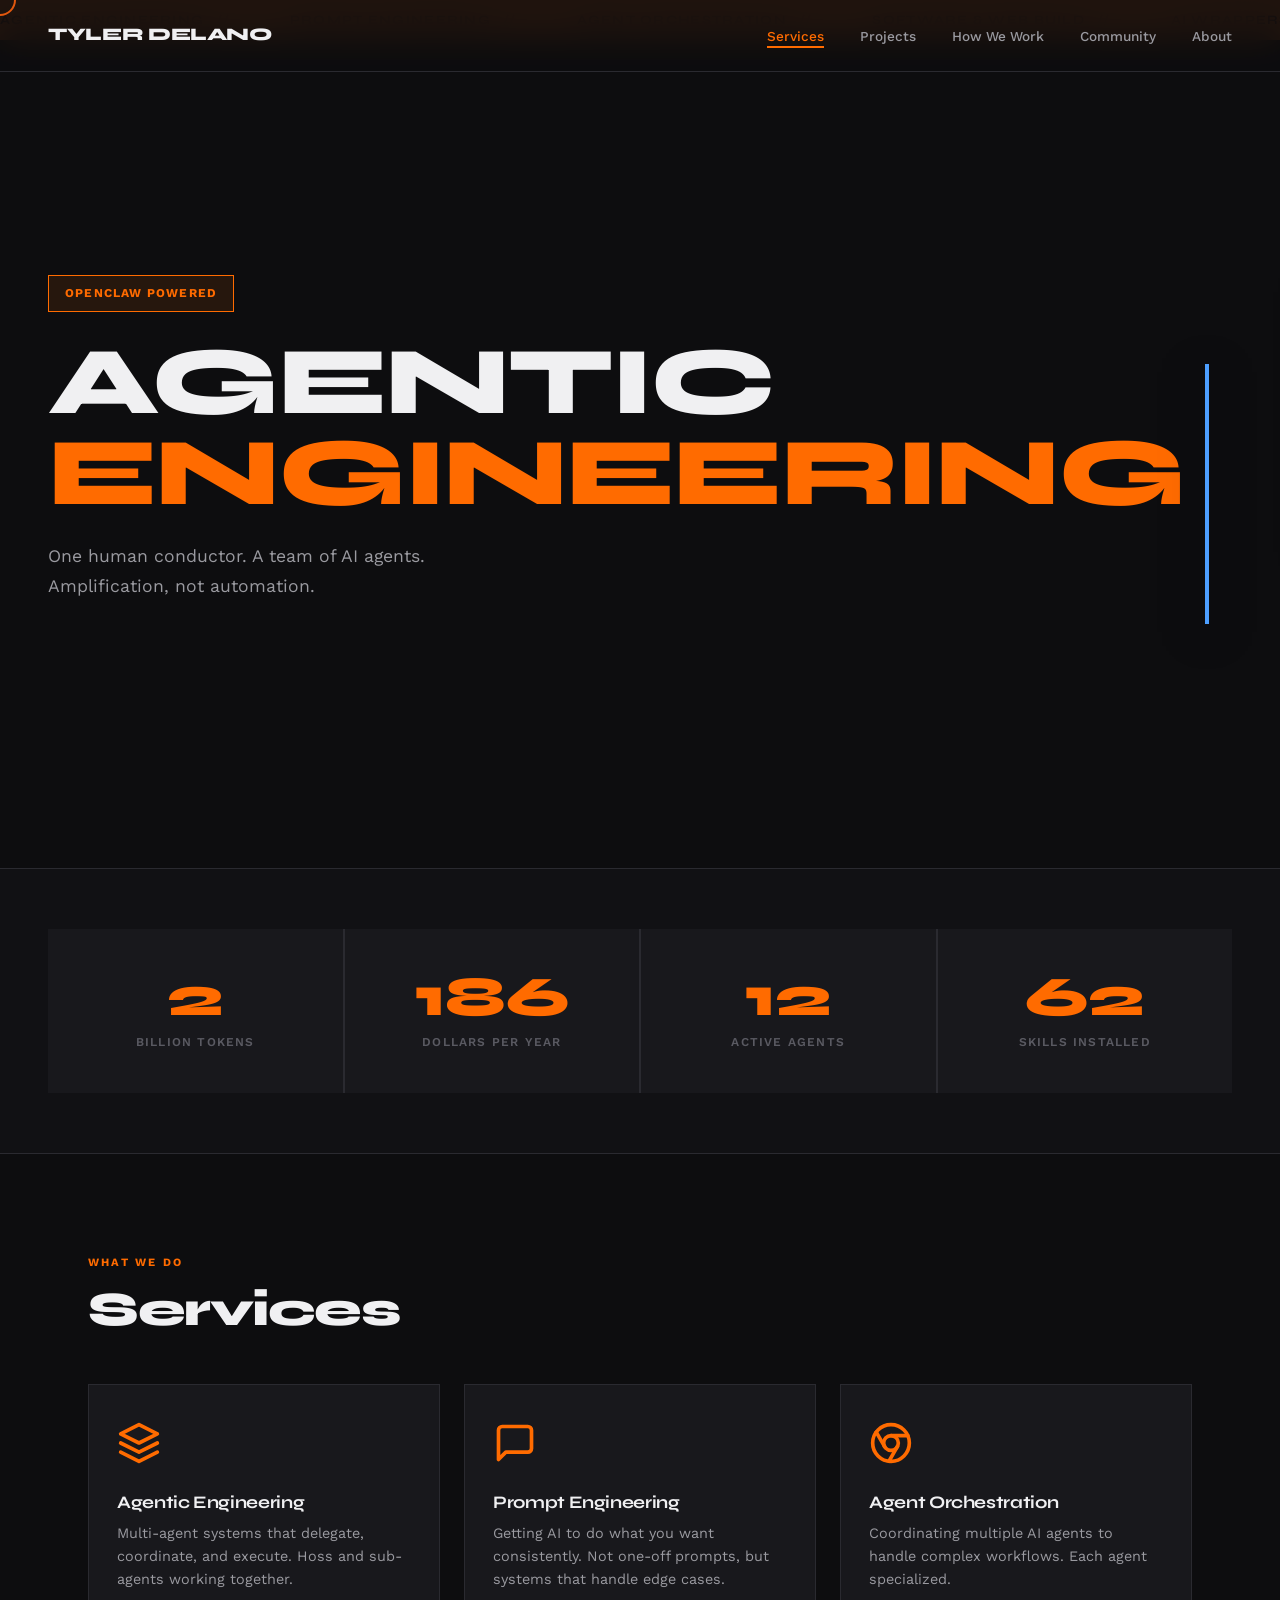
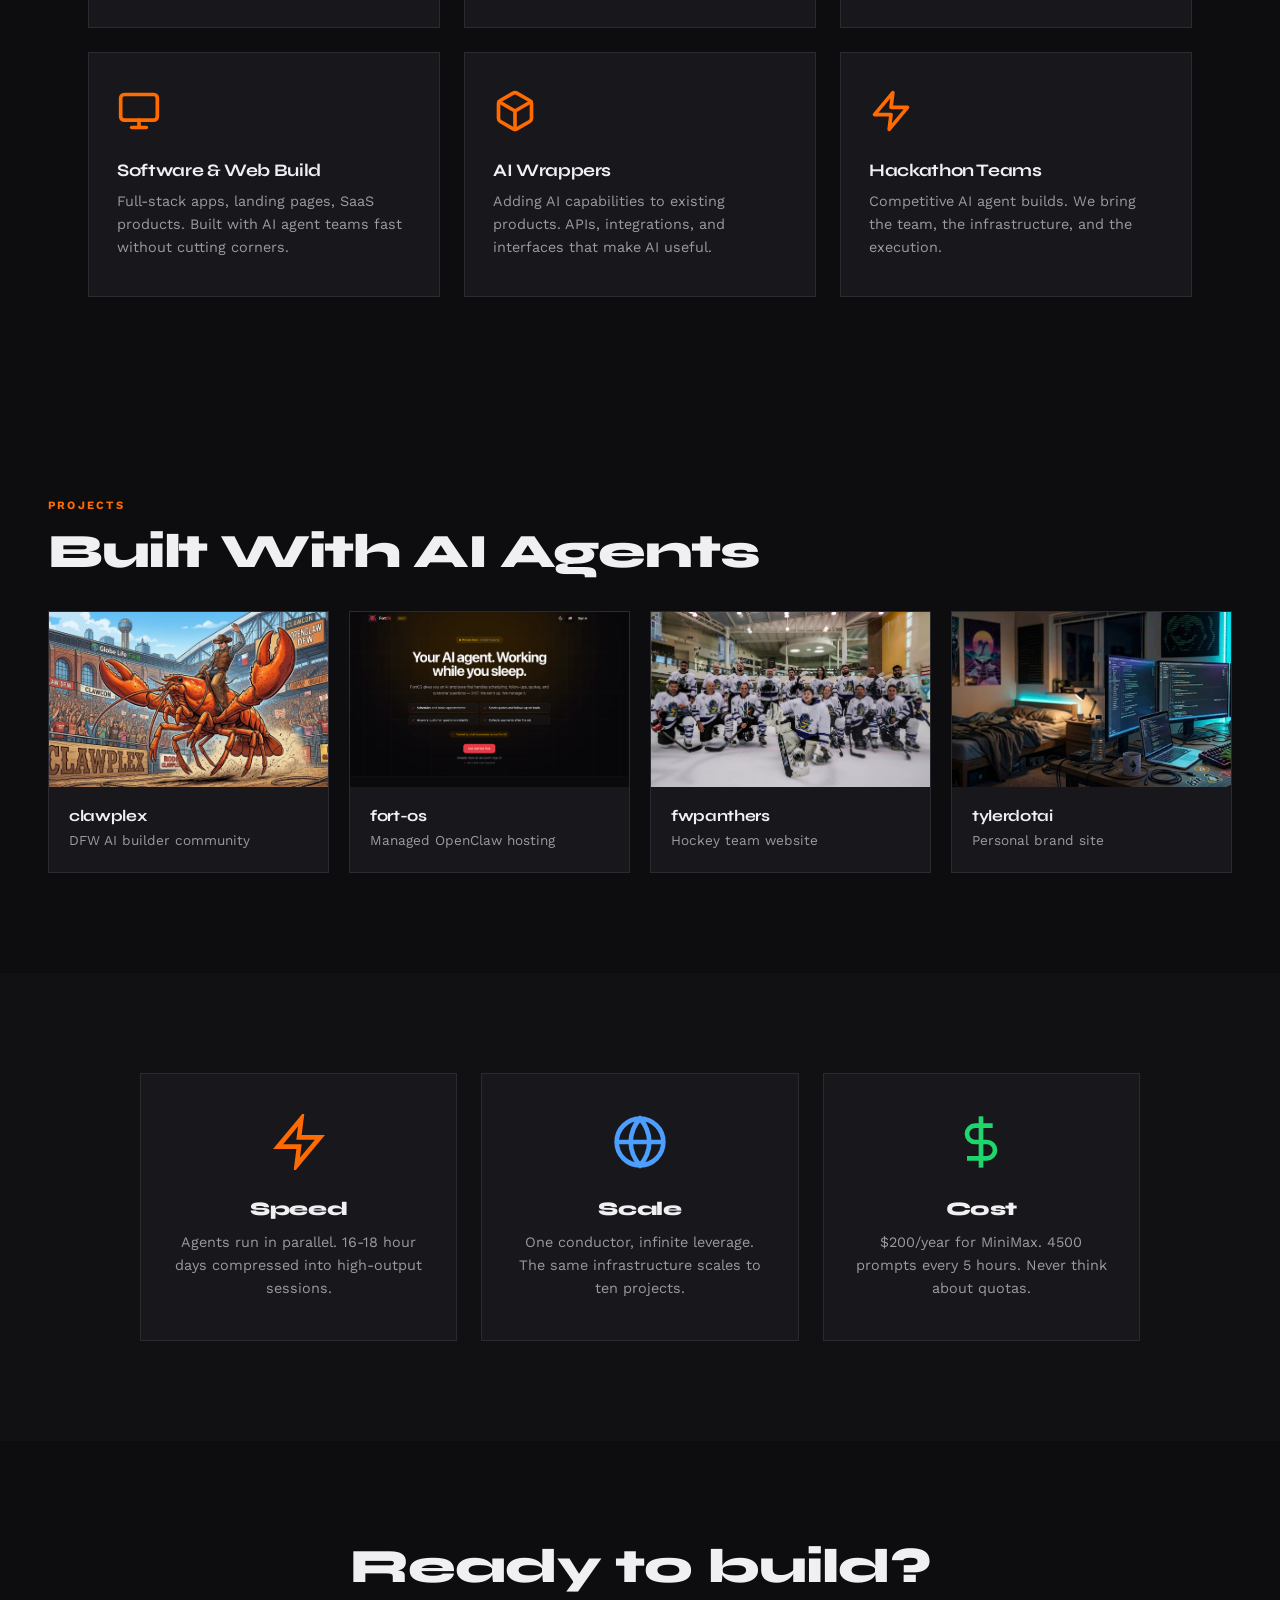
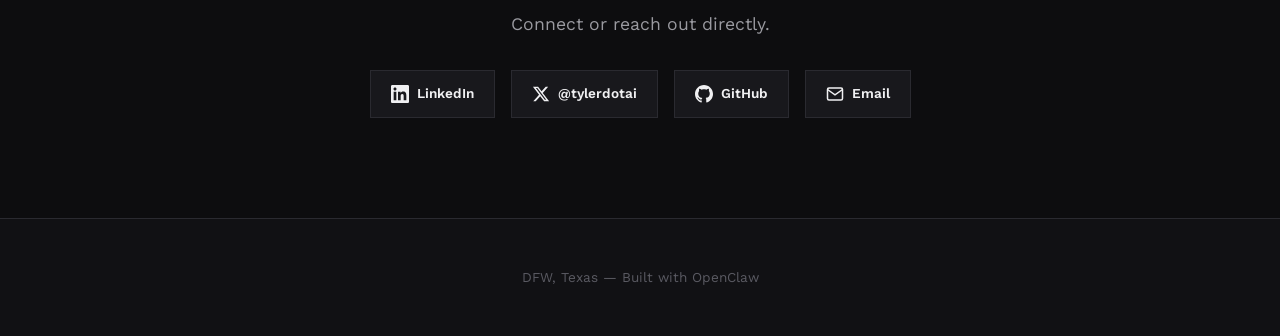
==== index.html @ b282fcdc "feat: new fonts (Syne+Work Sans), colored icons, real depth on cards, proper animations" ====
<!DOCTYPE html>
<html lang="en">
<head>
  <meta charset="UTF-8">
  <meta name="viewport" content="width=device-width, initial-scale=1.0">
  <title>Agentic Engineering — Tyler Delano</title>
  <link rel="preconnect" href="https://fonts.googleapis.com">
  <link rel="preconnect" href="https://fonts.gstatic.com" crossorigin>
  <link href="https://fonts.googleapis.com/css2?family=Syne:wght@400;500;600;700;800&family=Work+Sans:wght@300;400;500;600;700&display=swap" rel="stylesheet">
  <link rel="stylesheet" href="assets/css/global.css">
  <style>
    /* Hero */
    .hero {
      min-height: calc(100vh - 72px);
      display: grid;
      grid-template-columns: 1.2fr 1fr;
      gap: 80px;
      align-items: center;
      padding: 80px 48px;
      max-width: 1400px;
      margin: 0 auto;
      position: relative;
    }
    .hero-badge {
      display: inline-flex;
      align-items: center;
      gap: 8px;
      background: rgba(255,107,0,0.1);
      border: 1px solid var(--accent);
      padding: 8px 16px;
      font-size: 0.75rem;
      font-weight: 700;
      color: var(--accent);
      text-transform: uppercase;
      letter-spacing: 0.1em;
      margin-bottom: 24px;
    }
    .hero h1 {
      font-size: clamp(3.5rem, 8vw, 6rem);
      font-weight: 800;
      line-height: 0.95;
      margin-bottom: 24px;
    }
    .hero h1 span {
      display: block;
      color: var(--accent);
    }
    .hero-sub {
      font-size: 1.1rem;
      color: var(--text-secondary);
      max-width: 420px;
      margin-bottom: 32px;
      line-height: 1.7;
    }
    .hero-pics {
      display: flex;
      justify-content: center;
      position: relative;
    }
    .hero-pics img {
      width: 200px;
      height: 260px;
      object-fit: cover;
      border: 2px solid var(--border);
      box-shadow: var(--shadow-lg);
    }
    .hero-pics img:first-child {
      margin-right: -60px;
      z-index: 2;
      border-color: var(--accent);
    }
    .hero-pics img:last-child {
      margin-left: -60px;
      z-index: 1;
      margin-top: 80px;
      border-color: var(--accent-cool);
    }

    /* Ticker */
    .ticker {
      background: var(--accent);
      padding: 10px 0;
      overflow: hidden;
    }
    .ticker-content {
      display: flex;
      gap: 60px;
      animation: ticker 25s linear infinite;
      white-space: nowrap;
    }
    .ticker-item {
      font-family: var(--font-display);
      font-size: 0.8rem;
      font-weight: 700;
      text-transform: uppercase;
      letter-spacing: 0.1em;
      color: #000;
      display: flex;
      align-items: center;
      gap: 12px;
    }
    .ticker-item::after {
      content: '//';
      opacity: 0.4;
    }
    @keyframes ticker {
      from { transform: translateX(0); }
      to { transform: translateX(-50%); }
    }

    /* Stats */
    .stats {
      background: var(--bg-secondary);
      border-top: 1px solid var(--border);
      border-bottom: 1px solid var(--border);
      padding: 60px 48px;
    }
    .stats-grid {
      display: grid;
      grid-template-columns: repeat(4, 1fr);
      gap: 2px;
      max-width: 1200px;
      margin: 0 auto;
      background: var(--border);
    }
    .stat-item {
      background: var(--bg-card);
      padding: 40px 24px;
      text-align: center;
    }
    .stat-num {
      font-family: var(--font-display);
      font-size: 3.5rem;
      font-weight: 800;
      color: var(--accent);
      line-height: 1;
      margin-bottom: 8px;
    }
    .stat-label {
      font-size: 0.75rem;
      font-weight: 600;
      text-transform: uppercase;
      letter-spacing: 0.1em;
      color: var(--text-muted);
    }

    /* Services */
    .services {
      padding: 100px 48px;
      max-width: 1200px;
      margin: 0 auto;
    }
    .services-header {
      margin-bottom: 48px;
    }
    .services-grid {
      display: grid;
      grid-template-columns: repeat(3, 1fr);
      gap: 24px;
    }
    .service-card {
      background: var(--bg-card);
      border: 1px solid var(--border);
      padding: 36px 28px;
      position: relative;
      transition: all var(--transition-med);
    }
    .service-card::before {
      content: '';
      position: absolute;
      top: 0;
      left: 0;
      right: 0;
      height: 3px;
      background: var(--accent);
      transform: scaleX(0);
      transition: transform var(--transition-med);
    }
    .service-card:hover {
      border-color: var(--accent);
      box-shadow: var(--shadow-accent);
      transform: translateY(-4px);
    }
    .service-card:hover::before {
      transform: scaleX(1);
    }
    .service-card:nth-child(2)::before { background: var(--accent-cool); }
    .service-card:nth-child(3)::before { background: var(--accent-green); }
    .service-card:nth-child(4)::before { background: var(--accent-purple); }
    .service-card:nth-child(5)::before { background: var(--accent-red); }
    .service-card:nth-child(6)::before { background: var(--accent); }
    .service-icon {
      width: 44px;
      height: 44px;
      margin-bottom: 20px;
      color: var(--accent);
    }
    .service-card h3 {
      font-size: 1.1rem;
      font-weight: 700;
      margin-bottom: 10px;
    }
    .service-card p {
      color: var(--text-secondary);
      font-size: 0.9rem;
      line-height: 1.6;
    }

    /* Projects */
    .projects {
      padding: 100px 48px;
      max-width: 1400px;
      margin: 0 auto;
    }
    .projects-grid {
      display: grid;
      grid-template-columns: repeat(4, 1fr);
      gap: 20px;
    }
    .project-card {
      background: var(--bg-card);
      border: 1px solid var(--border);
      overflow: hidden;
      transition: all var(--transition-med);
    }
    .project-card:hover {
      border-color: var(--accent);
      box-shadow: var(--shadow-accent);
      transform: translateY(-6px);
    }
    .project-card img {
      width: 100%;
      aspect-ratio: 16/10;
      object-fit: cover;
      transition: transform var(--transition-med);
    }
    .project-card:hover img {
      transform: scale(1.05);
    }
    .project-card-body {
      padding: 20px;
    }
    .project-card h3 {
      font-size: 1rem;
      font-weight: 700;
      margin-bottom: 6px;
    }
    .project-card p {
      font-size: 0.85rem;
      color: var(--text-secondary);
    }

    /* Pillars */
    .pillars {
      padding: 100px 48px;
      background: var(--bg-secondary);
    }
    .pillars-grid {
      display: grid;
      grid-template-columns: repeat(3, 1fr);
      gap: 24px;
      max-width: 1000px;
      margin: 0 auto;
    }
    .pillar {
      text-align: center;
      padding: 40px 32px;
      border: 1px solid var(--border);
      background: var(--bg-card);
      transition: all var(--transition-med);
    }
    .pillar:hover {
      border-color: var(--accent);
      transform: translateY(-4px);
    }
    .pillar-icon {
      width: 56px;
      height: 56px;
      margin: 0 auto 20px;
      color: var(--accent);
    }
    .pillar:nth-child(2) .pillar-icon { color: var(--accent-cool); }
    .pillar:nth-child(3) .pillar-icon { color: var(--accent-green); }
    .pillar h3 {
      font-size: 1.2rem;
      margin-bottom: 12px;
    }
    .pillar p {
      font-size: 0.9rem;
      color: var(--text-secondary);
      line-height: 1.6;
    }

    /* Footer CTA */
    .footer-cta {
      padding: 100px 48px;
      text-align: center;
      max-width: 800px;
      margin: 0 auto;
    }
    .footer-cta h2 {
      font-size: clamp(2rem, 4vw, 3rem);
      margin-bottom: 16px;
    }
    .footer-cta p {
      color: var(--text-secondary);
      margin-bottom: 32px;
      font-size: 1.1rem;
    }
    .footer-links {
      display: flex;
      justify-content: center;
      gap: 16px;
      flex-wrap: wrap;
    }
    .footer-link {
      display: flex;
      align-items: center;
      gap: 8px;
      padding: 12px 20px;
      background: var(--bg-card);
      border: 1px solid var(--border);
      font-weight: 600;
      font-size: 0.85rem;
      transition: all var(--transition-fast);
    }
    .footer-link:hover {
      border-color: var(--accent);
      color: var(--accent);
    }
    .footer-link svg { width: 18px; height: 18px; }
    footer {
      padding: 48px;
      text-align: center;
      border-top: 1px solid var(--border);
    }
    footer p { color: var(--text-muted); font-size: 0.85rem; }

    @media (max-width: 900px) {
      .hero { grid-template-columns: 1fr; gap: 40px; padding: 60px 24px; }
      .services-grid, .projects-grid, .pillars-grid { grid-template-columns: 1fr 1fr; }
      .stats-grid { grid-template-columns: repeat(2, 1fr); }
    }
    @media (max-width: 600px) {
      .services-grid, .projects-grid, .pillars-grid { grid-template-columns: 1fr; }
      .hero h1 { font-size: 3rem; }
    }
  </style>
</head>
<body>

<!-- Cursor & Scroll Progress -->
<div class="cursor-follower" id="cursor"></div>
<div class="scroll-progress" id="scrollProgress"></div>

<nav>
  <a href="/" class="nav-logo">TYLER DELANO</a>
  <ul class="nav-links">
    <li><a href="#services">Services</a></li>
    <li><a href="#projects">Projects</a></li>
    <li><a href="/SOP/index.html">How We Work</a></li>
    <li><a href="/COMMUNITY/index.html">Community</a></li>
    <li><a href="/about.html">About</a></li>
  </ul>
</nav>

<!-- Ticker -->
<div class="ticker">
  <div class="ticker-content">
    <span class="ticker-item">Agentic Engineering</span>
    <span class="ticker-item">Prompt Engineering</span>
    <span class="ticker-item">Agent Orchestration</span>
    <span class="ticker-item">Software & Web Build</span>
    <span class="ticker-item">AI Wrappers</span>
    <span class="ticker-item">OpenClaw Powered</span>
    <span class="ticker-item">DFW, Texas</span>
    <span class="ticker-item">Agentic Engineering</span>
    <span class="ticker-item">Prompt Engineering</span>
    <span class="ticker-item">Agent Orchestration</span>
    <span class="ticker-item">Software & Web Build</span>
    <span class="ticker-item">AI Wrappers</span>
    <span class="ticker-item">OpenClaw Powered</span>
    <span class="ticker-item">DFW, Texas</span>
  </div>
</div>

<!-- Hero -->
<section class="hero">
  <div class="hero-content">
    <div class="hero-badge">OpenClaw Powered</div>
    <h1>AGENTIC<br><span>ENGINEERING</span></h1>
    <p class="hero-sub">One human conductor. A team of AI agents. Amplification, not automation.</p>
  </div>
  <div class="hero-pics">
    <img src="assets/images/tyler-photo.jpg" alt="Tyler Delano">
    <img src="assets/images/hoss-photo.jpg" alt="Hoss AI">
  </div>
</section>

<!-- Stats -->
<section class="stats reveal">
  <div class="stats-grid stagger">
    <div class="stat-item">
      <div class="stat-num" data-counter="3">0</div>
      <div class="stat-label">Billion Tokens</div>
    </div>
    <div class="stat-item">
      <div class="stat-num" data-counter="200">0</div>
      <div class="stat-label">Dollars Per Year</div>
    </div>
    <div class="stat-item">
      <div class="stat-num" data-counter="13">0</div>
      <div class="stat-label">Active Agents</div>
    </div>
    <div class="stat-item">
      <div class="stat-num" data-counter="67">0</div>
      <div class="stat-label">Skills Installed</div>
    </div>
  </div>
</section>

<!-- Services -->
<section class="services" id="services">
  <div class="services-header reveal">
    <div class="section-label">What We Do</div>
    <h2 class="section-title">Services</h2>
  </div>
  <div class="services-grid stagger">
    <div class="service-card">
      <svg class="service-icon" viewBox="0 0 24 24" fill="none" stroke="currentColor" stroke-width="2" stroke-linecap="round" stroke-linejoin="round">
        <polygon points="12 2 2 7 12 12 22 7 12 2"/>
        <polyline points="2 17 12 22 22 17"/>
        <polyline points="2 12 12 17 22 12"/>
      </svg>
      <h3>Agentic Engineering</h3>
      <p>Multi-agent systems that delegate, coordinate, and execute. Hoss and sub-agents working together.</p>
    </div>
    <div class="service-card">
      <svg class="service-icon" viewBox="0 0 24 24" fill="none" stroke="currentColor" stroke-width="2" stroke-linecap="round" stroke-linejoin="round">
        <path d="M21 15a2 2 0 0 1-2 2H7l-4 4V5a2 2 0 0 1 2-2h14a2 2 0 0 1 2 2z"/>
      </svg>
      <h3>Prompt Engineering</h3>
      <p>Getting AI to do what you want consistently. Not one-off prompts, but systems that handle edge cases.</p>
    </div>
    <div class="service-card">
      <svg class="service-icon" viewBox="0 0 24 24" fill="none" stroke="currentColor" stroke-width="2" stroke-linecap="round" stroke-linejoin="round">
        <circle cx="12" cy="12" r="10"/>
        <circle cx="12" cy="12" r="4"/>
        <line x1="21.17" y1="8" x2="12" y2="8"/>
        <line x1="3.95" y1="6.06" x2="8.54" y2="14"/>
        <line x1="10.88" y1="21.94" x2="15.46" y2="14"/>
      </svg>
      <h3>Agent Orchestration</h3>
      <p>Coordinating multiple AI agents to handle complex workflows. Each agent specialized.</p>
    </div>
    <div class="service-card">
      <svg class="service-icon" viewBox="0 0 24 24" fill="none" stroke="currentColor" stroke-width="2" stroke-linecap="round" stroke-linejoin="round">
        <rect x="2" y="3" width="20" height="14" rx="2" ry="2"/>
        <line x1="8" y1="21" x2="16" y2="21"/>
        <line x1="12" y1="17" x2="12" y2="21"/>
      </svg>
      <h3>Software & Web Build</h3>
      <p>Full-stack apps, landing pages, SaaS products. Built with AI agent teams fast without cutting corners.</p>
    </div>
    <div class="service-card">
      <svg class="service-icon" viewBox="0 0 24 24" fill="none" stroke="currentColor" stroke-width="2" stroke-linecap="round" stroke-linejoin="round">
        <path d="M21 16V8a2 2 0 0 0-1-1.73l-7-4a2 2 0 0 0-2 0l-7 4A2 2 0 0 0 3 8v8a2 2 0 0 0 1 1.73l7 4a2 2 0 0 0 2 0l7-4A2 2 0 0 0 21 16z"/>
        <polyline points="3.27 6.96 12 12.01 20.73 6.96"/>
        <line x1="12" y1="22.08" x2="12" y2="12"/>
      </svg>
      <h3>AI Wrappers</h3>
      <p>Adding AI capabilities to existing products. APIs, integrations, and interfaces that make AI useful.</p>
    </div>
    <div class="service-card">
      <svg class="service-icon" viewBox="0 0 24 24" fill="none" stroke="currentColor" stroke-width="2" stroke-linecap="round" stroke-linejoin="round">
        <polygon points="13 2 3 14 12 14 11 22 21 10 12 10 13 2"/>
      </svg>
      <h3>Hackathon Teams</h3>
      <p>Competitive AI agent builds. We bring the team, the infrastructure, and the execution.</p>
    </div>
  </div>
</section>

<!-- Projects -->
<section class="projects" id="projects">
  <div class="reveal">
    <div class="section-label">Projects</div>
    <h2 class="section-title">Built With AI Agents</h2>
  </div>
  <div class="projects-grid stagger">
    <a href="PROJECTS/clawplex.html" class="project-card">
      <img src="assets/images/clawplex-hero.jpg" alt="ClawPlex">
      <div class="project-card-body">
        <h3>clawplex</h3>
        <p>DFW AI builder community</p>
      </div>
    </a>
    <a href="PROJECTS/fort-os.html" class="project-card">
      <img src="assets/images/fort-os-landing.png" alt="FortOS">
      <div class="project-card-body">
        <h3>fort-os</h3>
        <p>Managed OpenClaw hosting</p>
      </div>
    </a>
    <a href="PROJECTS/fwpanthers.html" class="project-card">
      <img src="assets/images/fwpanthers-hero.jpg" alt="FW Panthers">
      <div class="project-card-body">
        <h3>fwpanthers</h3>
        <p>Hockey team website</p>
      </div>
    </a>
    <a href="PROJECTS/tylerdotai.html" class="project-card">
      <img src="assets/images/tylerdotai-hero.jpg" alt="tylerdotai">
      <div class="project-card-body">
        <h3>tylerdotai</h3>
        <p>Personal brand site</p>
      </div>
    </a>
  </div>
</section>

<!-- Pillars -->
<section class="pillars">
  <div class="pillars-grid stagger">
    <div class="pillar">
      <svg class="pillar-icon" viewBox="0 0 24 24" fill="none" stroke="currentColor" stroke-width="2">
        <polygon points="13 2 3 14 12 14 11 22 21 10 12 10 13 2"/>
      </svg>
      <h3>Speed</h3>
      <p>Agents run in parallel. 16-18 hour days compressed into high-output sessions.</p>
    </div>
    <div class="pillar">
      <svg class="pillar-icon" viewBox="0 0 24 24" fill="none" stroke="currentColor" stroke-width="2">
        <circle cx="12" cy="12" r="10"/>
        <line x1="2" y1="12" x2="22" y2="12"/>
        <path d="M12 2a15.3 15.3 0 0 1 4 10 15.3 15.3 0 0 1-4 10 15.3 15.3 0 0 1-4-10 15.3 15.3 0 0 1 4-10z"/>
      </svg>
      <h3>Scale</h3>
      <p>One conductor, infinite leverage. The same infrastructure scales to ten projects.</p>
    </div>
    <div class="pillar">
      <svg class="pillar-icon" viewBox="0 0 24 24" fill="none" stroke="currentColor" stroke-width="2">
        <line x1="12" y1="1" x2="12" y2="23"/>
        <path d="M17 5H9.5a3.5 3.5 0 0 0 0 7h5a3.5 3.5 0 0 1 0 7H6"/>
      </svg>
      <h3>Cost</h3>
      <p>$200/year for MiniMax. 4500 prompts every 5 hours. Never think about quotas.</p>
    </div>
  </div>
</section>

<!-- Footer CTA -->
<div class="footer-cta">
  <h2>Ready to build?</h2>
  <p>Connect or reach out directly.</p>
  <div class="footer-links">
    <a href="https://linkedin.com/in/tylerpdelano" class="footer-link" target="_blank">
      <svg viewBox="0 0 24 24" fill="currentColor"><path d="M20.447 20.452h-3.554v-5.569c0-1.328-.027-3.037-1.852-3.037-1.853 0-2.136 1.445-2.136 2.939v5.667H9.351V9h3.414v1.561h.046c.477-.9 1.637-1.85 3.37-1.85 3.601 0 4.267 2.37 4.267 5.455v6.286zM5.337 7.433c-1.144 0-2.063-.926-2.063-2.065 0-1.138.92-2.063 2.063-2.063 1.14 0 2.064.925 2.064 2.063 0 1.139-.925 2.065-2.064 2.065zm1.782 13.019H3.555V9h3.564v11.452zM22.225 0H1.771C.792 0 0 .774 0 1.729v20.542C0 23.227.792 24 1.771 24h20.451C23.2 24 24 23.227 24 22.271V1.729C24 .774 23.2 0 22.222 0h.003z"/></svg>
      LinkedIn
    </a>
    <a href="https://twitter.com/tylerdotai" class="footer-link" target="_blank">
      <svg viewBox="0 0 24 24" fill="currentColor"><path d="M18.244 2.25h3.308l-7.227 8.26 8.502 11.24H16.17l-5.214-6.817L4.99 21.75H1.68l7.73-8.835L1.254 2.25H8.08l4.713 6.231zm-1.161 17.52h1.833L7.084 4.126H5.117z"/></svg>
      @tylerdotai
    </a>
    <a href="https://github.com/tylerdotai" class="footer-link" target="_blank">
      <svg viewBox="0 0 24 24" fill="currentColor"><path d="M12 0c-6.626 0-12 5.373-12 12 0 5.302 3.438 9.8 8.207 11.387.599.111.793-.261.793-.577v-2.234c-3.338.726-4.033-1.416-4.033-1.416-.546-1.387-1.333-1.756-1.333-1.756-1.089-.745.083-.729.083-.729 1.205.084 1.839 1.237 1.839 1.237 1.07 1.834 2.807 1.304 3.492.997.107-.775.418-1.305.762-1.604-2.665-.305-5.467-1.334-5.467-5.931 0-1.311.469-2.381 1.236-3.221-.124-.303-.535-1.524.117-3.176 0 0 1.008-.322 3.301 1.23.957-.266 1.983-.399 3.003-.404 1.02.005 2.047.138 3.006.404 2.291-1.552 3.297-1.23 3.297-1.23.653 1.653.242 2.874.118 3.176.77.84 1.235 1.911 1.235 3.221 0 4.609-2.807 5.624-5.479 5.921.43.372.823 1.102.823 2.222v3.293c0 .319.192.694.801.576 4.765-1.589 8.199-6.086 8.199-11.386 0-6.627-5.373-12-12-12z"/></svg>
      GitHub
    </a>
    <a href="mailto:tyler.delano@icloud.com" class="footer-link">
      <svg viewBox="0 0 24 24" fill="none" stroke="currentColor" stroke-width="2"><path d="M4 4h16c1.1 0 2 .9 2 2v12c0 1.1-.9 2-2 2H4c-1.1 0-2-.9-2-2V6c0-1.1.9-2 2-2z"/><polyline points="22,6 12,13 2,6"/></svg>
      Email
    </a>
  </div>
</div>

<footer>
  <p>DFW, Texas — Built with OpenClaw</p>
</footer>

<script src="assets/js/main.js"></script>
</body>
</html>
---- assets/css/global.css ----
/* ================================================
   GLOBAL CSS — Tyler Delano Showcase v2
   Brutalist editorial design with depth
   ================================================ */

/* ---------- CSS Variables ---------- */
:root {
  --bg-primary: #0d0d0f;
  --bg-secondary: #111114;
  --bg-card: #18181c;
  --bg-card-hover: #1f1f24;
  --accent: #ff6b00;
  --accent-cool: #4d9fff;
  --accent-green: #1ed66d;
  --accent-purple: #a855f7;
  --accent-red: #ef4444;
  --text-primary: #f0f0f2;
  --text-secondary: #9a9aa0;
  --text-muted: #5a5a62;
  --border: #2a2a30;
  --border-light: #3a3a42;
  --shadow-sm: 0 2px 8px rgba(0,0,0,0.4);
  --shadow-md: 0 4px 20px rgba(0,0,0,0.5);
  --shadow-lg: 0 8px 40px rgba(0,0,0,0.6);
  --shadow-accent: 0 4px 24px rgba(255,107,0,0.25);
  --font-display: 'Syne', sans-serif;
  --font-body: 'Work Sans', sans-serif;
  --transition-fast: 0.15s ease;
  --transition-med: 0.3s ease;
  --transition-slow: 0.5s ease;
}

/* ---------- Reset & Base ---------- */
*, *::before, *::after { box-sizing: border-box; margin: 0; padding: 0; }
html { scroll-behavior: smooth; font-size: 16px; }
body {
  background: var(--bg-primary);
  color: var(--text-primary);
  font-family: var(--font-body);
  line-height: 1.6;
  overflow-x: hidden;
  -webkit-font-smoothing: antialiased;
}
a { text-decoration: none; color: inherit; }
ul { list-style: none; }
img { max-width: 100%; display: block; }

/* ---------- Typography ---------- */
h1, h2, h3, h4 {
  font-family: var(--font-display);
  font-weight: 800;
  letter-spacing: -0.02em;
  line-height: 1.1;
}
.section-label {
  font-size: 0.7rem;
  font-weight: 700;
  text-transform: uppercase;
  letter-spacing: 0.2em;
  color: var(--accent);
  margin-bottom: 12px;
}
.section-title {
  font-size: clamp(2rem, 4vw, 3rem);
  font-weight: 800;
  letter-spacing: -0.03em;
  margin-bottom: 32px;
}

/* ---------- Scrollbar ---------- */
::-webkit-scrollbar { width: 6px; }
::-webkit-scrollbar-track { background: var(--bg-primary); }
::-webkit-scrollbar-thumb { background: var(--border); border-radius: 3px; }
::-webkit-scrollbar-thumb:hover { background: var(--accent); }

/* ---------- Selection ---------- */
::selection { background: var(--accent); color: #000; }

/* ---------- Cursor Follower ---------- */
.cursor-follower {
  position: fixed;
  width: 32px;
  height: 32px;
  border: 2px solid var(--accent);
  border-radius: 50%;
  pointer-events: none;
  z-index: 9999;
  transform: translate(-50%, -50%);
  transition: width 0.2s, height 0.2s, border-color 0.2s, background 0.2s;
  mix-blend-mode: difference;
}
.cursor-follower.hover {
  width: 48px;
  height: 48px;
  background: var(--accent);
  border-color: var(--accent);
}
@media (max-width: 768px) { .cursor-follower { display: none; } }

/* ---------- Scroll Progress ---------- */
.scroll-progress {
  position: fixed;
  top: 0;
  left: 0;
  height: 2px;
  background: linear-gradient(90deg, var(--accent), var(--accent-cool));
  width: 0;
  z-index: 1001;
}

/* ---------- Navigation ---------- */
nav {
  position: fixed;
  top: 0;
  left: 0;
  right: 0;
  z-index: 100;
  background: rgba(13, 13, 15, 0.92);
  backdrop-filter: blur(16px);
  border-bottom: 1px solid var(--border);
  padding: 0 48px;
  height: 72px;
  display: flex;
  justify-content: space-between;
  align-items: center;
}
nav.scrolled {
  border-bottom-color: var(--accent);
  box-shadow: 0 4px 20px rgba(0,0,0,0.3);
}
.nav-logo {
  font-family: var(--font-display);
  font-size: 1.1rem;
  font-weight: 800;
  color: var(--text-primary);
  text-decoration: none;
  letter-spacing: -0.02em;
}
.nav-links { display: flex; gap: 36px; align-items: center; }
.nav-links a {
  font-size: 0.85rem;
  font-weight: 500;
  color: var(--text-secondary);
  transition: color var(--transition-fast);
  position: relative;
  padding: 4px 0;
}
.nav-links a::after {
  content: '';
  position: absolute;
  bottom: 0;
  left: 0;
  width: 0;
  height: 2px;
  background: var(--accent);
  transition: width var(--transition-fast);
}
.nav-links a:hover { color: var(--text-primary); }
.nav-links a:hover::after,
.nav-links a.active::after { width: 100%; }
.nav-links a.active { color: var(--accent); }

/* ---------- Cards With Real Depth ---------- */
.card-3d {
  background: var(--bg-card);
  border: 1px solid var(--border);
  padding: 32px;
  position: relative;
  transition: transform var(--transition-med), box-shadow var(--transition-med), border-color var(--transition-med);
  transform-style: preserve-3d;
  will-change: transform;
}
.card-3d::before {
  content: '';
  position: absolute;
  inset: 0;
  background: linear-gradient(135deg, rgba(255,255,255,0.03) 0%, transparent 50%);
  pointer-events: none;
}
.card-3d:hover {
  border-color: var(--accent);
  box-shadow: var(--shadow-accent), var(--shadow-md);
  transform: translateY(-6px);
}
.card-3d .icon {
  width: 48px;
  height: 48px;
  margin-bottom: 20px;
  color: var(--accent);
  transition: transform var(--transition-med), color var(--transition-med);
}
.card-3d:hover .icon {
  transform: scale(1.1);
  color: var(--accent-cool);
}
.card-3d h3 {
  font-size: 1.1rem;
  margin-bottom: 8px;
}
.card-3d p {
  color: var(--text-secondary);
  font-size: 0.9rem;
  line-height: 1.6;
}

/* ---------- Buttons ---------- */
.btn {
  display: inline-flex;
  align-items: center;
  gap: 8px;
  padding: 14px 28px;
  font-family: var(--font-display);
  font-weight: 700;
  font-size: 0.9rem;
  border: none;
  cursor: pointer;
  transition: all var(--transition-fast);
}
.btn-primary { background: var(--accent); color: #000; }
.btn-primary:hover {
  transform: translateY(-2px);
  box-shadow: 0 8px 24px rgba(255,107,0,0.4);
}
.btn-outline {
  background: transparent;
  border: 2px solid var(--border);
  color: var(--text-primary);
}
.btn-outline:hover {
  border-color: var(--accent);
  color: var(--accent);
}

/* ---------- Reveal Animations ---------- */
.reveal {
  opacity: 0;
  transform: translateY(30px);
  transition: opacity var(--transition-slow), transform var(--transition-slow);
}
.reveal.visible { opacity: 1; transform: translateY(0); }
.reveal-delay-1 { transition-delay: 0.1s; }
.reveal-delay-2 { transition-delay: 0.2s; }
.reveal-delay-3 { transition-delay: 0.3s; }
.reveal-delay-4 { transition-delay: 0.4s; }

/* ---------- Stagger Children ---------- */
.stagger > * {
  opacity: 0;
  transform: translateY(20px);
}
.stagger.visible > * {
  animation: staggerIn 0.5s ease forwards;
}
.stagger.visible > *:nth-child(1) { animation-delay: 0.1s; }
.stagger.visible > *:nth-child(2) { animation-delay: 0.15s; }
.stagger.visible > *:nth-child(3) { animation-delay: 0.2s; }
.stagger.visible > *:nth-child(4) { animation-delay: 0.25s; }
.stagger.visible > *:nth-child(5) { animation-delay: 0.3s; }
.stagger.visible > *:nth-child(6) { animation-delay: 0.35s; }
@keyframes staggerIn {
  to { opacity: 1; transform: translateY(0); }
}

/* ---------- Footer ---------- */
footer {
  background: var(--bg-secondary);
  border-top: 1px solid var(--border);
  padding: 80px 48px;
}
footer a { color: var(--text-secondary); transition: color var(--transition-fast); }
footer a:hover { color: var(--accent); }

/* ---------- Page Wrapper ---------- */
.page-wrapper {
  padding-top: 72px;
  min-height: 100vh;
}

/* ---------- Utility ---------- */
.text-center { text-align: center; }
.text-accent { color: var(--accent); }
.text-muted { color: var(--text-muted); }

/* ---------- Responsive ---------- */
@media (max-width: 768px) {
  nav { padding: 0 24px; }
  .nav-links { gap: 24px; }
  .nav-links a { font-size: 0.8rem; }
  footer { padding: 60px 24px; }
}
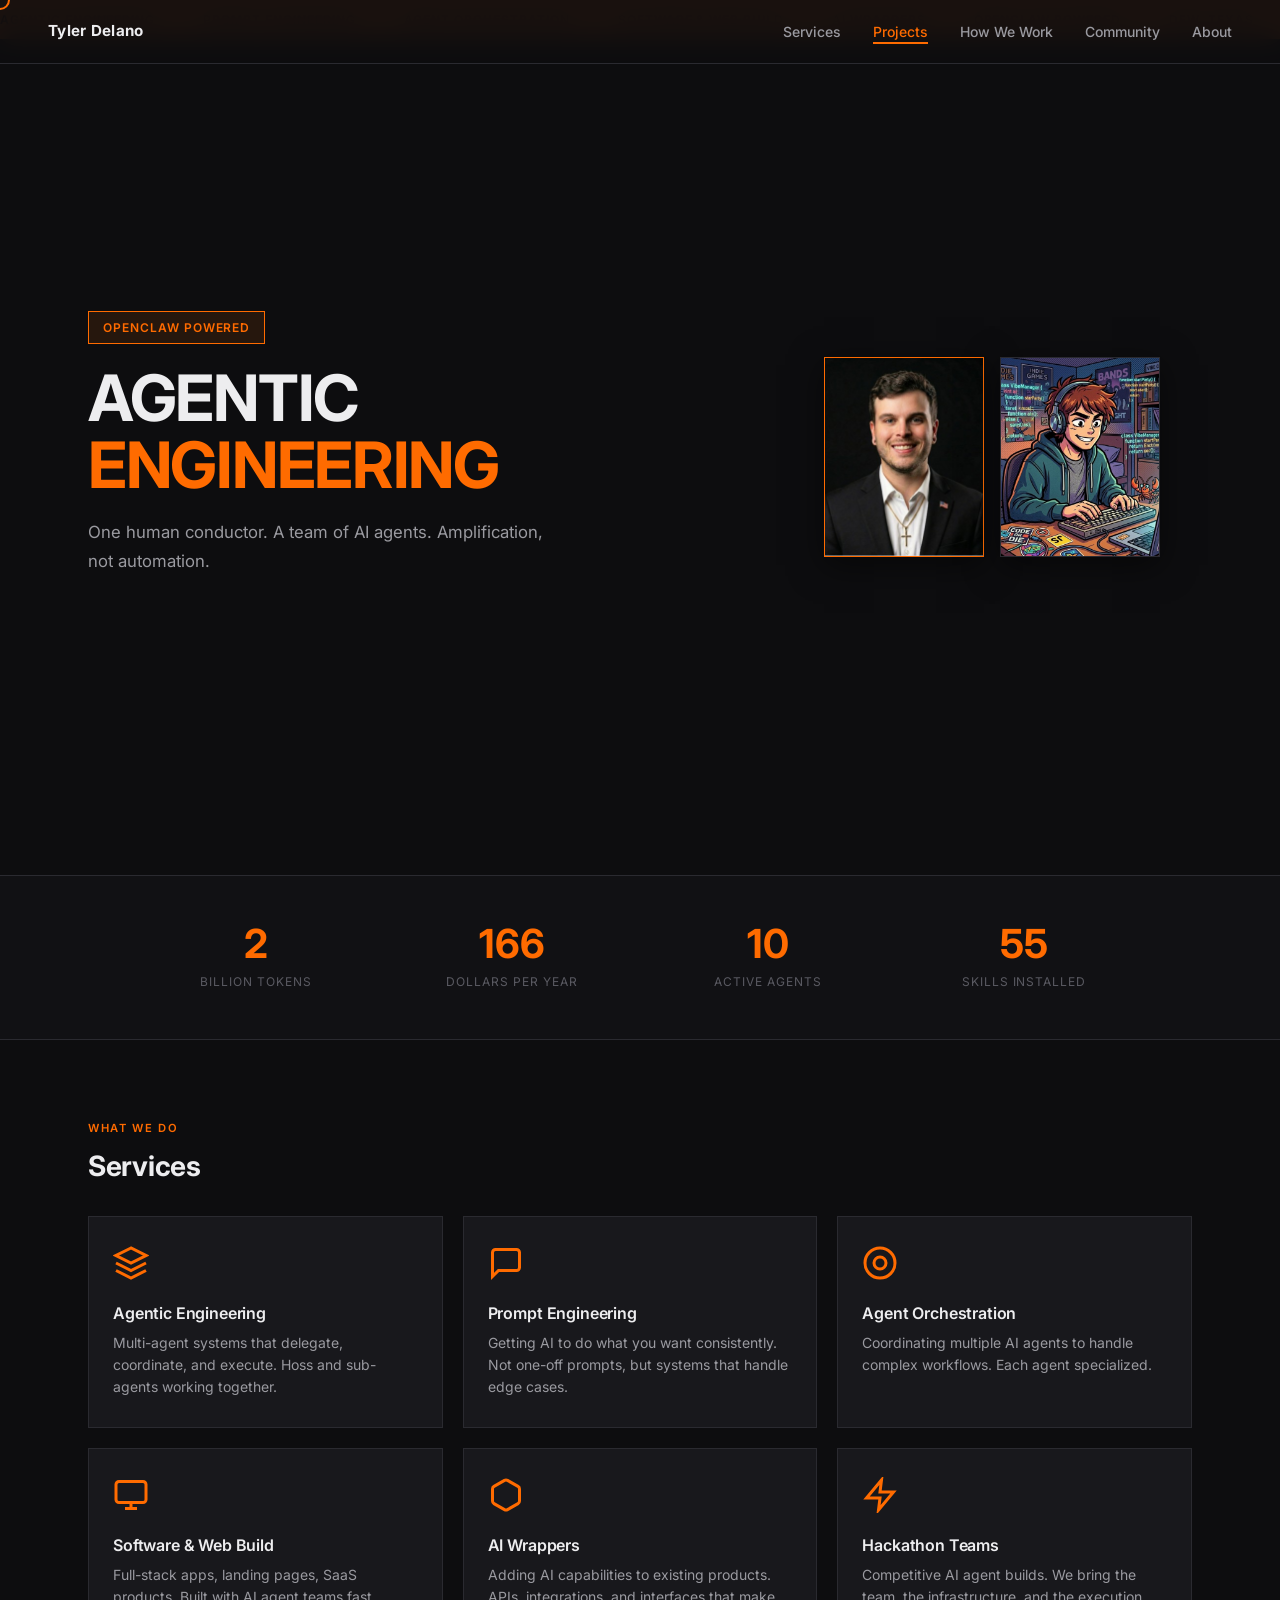
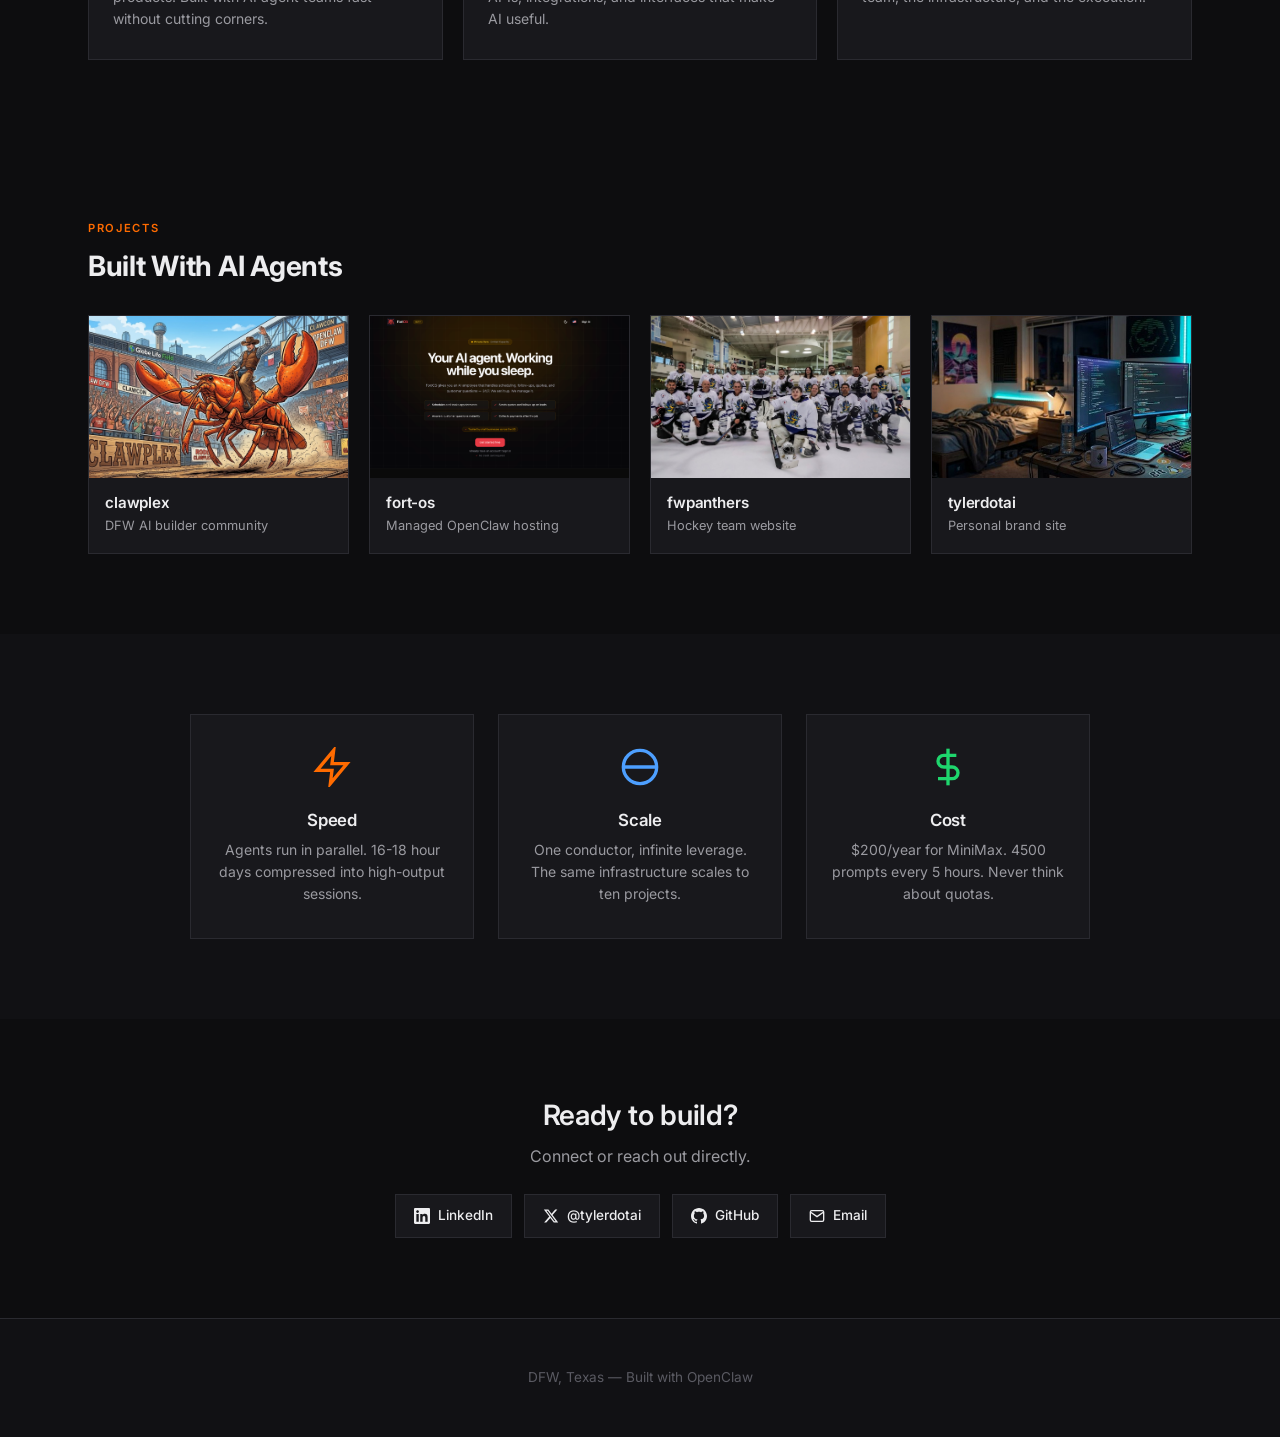
==== commit 686c114d: "fix: Inter font, proper sizing, clean nav, animations on all sections" ====
--- a/index.html
+++ b/index.html
@@ -6,20 +6,19 @@
   <title>Agentic Engineering — Tyler Delano</title>
   <link rel="preconnect" href="https://fonts.googleapis.com">
   <link rel="preconnect" href="https://fonts.gstatic.com" crossorigin>
-  <link href="https://fonts.googleapis.com/css2?family=Syne:wght@400;500;600;700;800&family=Work+Sans:wght@300;400;500;600;700&display=swap" rel="stylesheet">
+  <link href="https://fonts.googleapis.com/css2?family=Inter:wght@400;500;600;700;800&display=swap" rel="stylesheet">
   <link rel="stylesheet" href="assets/css/global.css">
   <style>
     /* Hero */
     .hero {
-      min-height: calc(100vh - 72px);
+      min-height: calc(100vh - 64px);
       display: grid;
-      grid-template-columns: 1.2fr 1fr;
-      gap: 80px;
+      grid-template-columns: 1fr 400px;
+      gap: 60px;
       align-items: center;
       padding: 80px 48px;
-      max-width: 1400px;
+      max-width: 1200px;
       margin: 0 auto;
-      position: relative;
     }
     .hero-badge {
       display: inline-flex;
@@ -27,54 +26,44 @@
       gap: 8px;
       background: rgba(255,107,0,0.1);
       border: 1px solid var(--accent);
-      padding: 8px 16px;
+      padding: 6px 14px;
       font-size: 0.75rem;
-      font-weight: 700;
+      font-weight: 600;
       color: var(--accent);
       text-transform: uppercase;
-      letter-spacing: 0.1em;
-      margin-bottom: 24px;
+      letter-spacing: 0.08em;
+      margin-bottom: 20px;
     }
     .hero h1 {
-      font-size: clamp(3.5rem, 8vw, 6rem);
-      font-weight: 800;
-      line-height: 0.95;
-      margin-bottom: 24px;
-    }
-    .hero h1 span {
-      display: block;
-      color: var(--accent);
-    }
+      font-size: clamp(2.5rem, 5vw, 4rem);
+      font-weight: 700;
+      line-height: 1.05;
+      margin-bottom: 20px;
+      letter-spacing: -0.02em;
+    }
+    .hero h1 span { color: var(--accent); }
     .hero-sub {
-      font-size: 1.1rem;
+      font-size: 1.05rem;
       color: var(--text-secondary);
-      max-width: 420px;
-      margin-bottom: 32px;
+      max-width: 480px;
+      margin-bottom: 28px;
       line-height: 1.7;
     }
     .hero-pics {
       display: flex;
       justify-content: center;
-      position: relative;
+      gap: 16px;
     }
     .hero-pics img {
-      width: 200px;
-      height: 260px;
+      width: 160px;
+      height: 200px;
       object-fit: cover;
-      border: 2px solid var(--border);
+      border: 1px solid var(--border);
       box-shadow: var(--shadow-lg);
-    }
-    .hero-pics img:first-child {
-      margin-right: -60px;
-      z-index: 2;
-      border-color: var(--accent);
-    }
-    .hero-pics img:last-child {
-      margin-left: -60px;
-      z-index: 1;
-      margin-top: 80px;
-      border-color: var(--accent-cool);
-    }
+      transition: transform var(--transition-med);
+    }
+    .hero-pics img:hover { transform: scale(1.03); }
+    .hero-pics img:first-child { border-color: var(--accent); }
 
     /* Ticker */
     .ticker {
@@ -84,24 +73,16 @@
     }
     .ticker-content {
       display: flex;
-      gap: 60px;
-      animation: ticker 25s linear infinite;
+      gap: 48px;
+      animation: ticker 30s linear infinite;
+    }
+    .ticker-item {
+      font-size: 0.75rem;
+      font-weight: 600;
+      text-transform: uppercase;
+      letter-spacing: 0.08em;
+      color: #000;
       white-space: nowrap;
-    }
-    .ticker-item {
-      font-family: var(--font-display);
-      font-size: 0.8rem;
-      font-weight: 700;
-      text-transform: uppercase;
-      letter-spacing: 0.1em;
-      color: #000;
-      display: flex;
-      align-items: center;
-      gap: 12px;
-    }
-    .ticker-item::after {
-      content: '//';
-      opacity: 0.4;
     }
     @keyframes ticker {
       from { transform: translateX(0); }
@@ -113,105 +94,73 @@
       background: var(--bg-secondary);
       border-top: 1px solid var(--border);
       border-bottom: 1px solid var(--border);
-      padding: 60px 48px;
+      padding: 48px;
     }
     .stats-grid {
       display: grid;
       grid-template-columns: repeat(4, 1fr);
-      gap: 2px;
-      max-width: 1200px;
+      gap: 24px;
+      max-width: 1000px;
       margin: 0 auto;
-      background: var(--border);
-    }
-    .stat-item {
-      background: var(--bg-card);
-      padding: 40px 24px;
-      text-align: center;
-    }
+    }
+    .stat-item { text-align: center; }
     .stat-num {
-      font-family: var(--font-display);
-      font-size: 3.5rem;
-      font-weight: 800;
+      font-size: 2.5rem;
+      font-weight: 700;
       color: var(--accent);
       line-height: 1;
       margin-bottom: 8px;
     }
     .stat-label {
       font-size: 0.75rem;
+      text-transform: uppercase;
+      letter-spacing: 0.08em;
+      color: var(--text-muted);
+    }
+
+    /* Section headers */
+    .section { padding: 80px 48px; max-width: 1200px; margin: 0 auto; }
+    .section-label {
+      font-size: 0.7rem;
+      text-transform: uppercase;
+      letter-spacing: 0.15em;
+      color: var(--accent);
+      margin-bottom: 12px;
       font-weight: 600;
-      text-transform: uppercase;
-      letter-spacing: 0.1em;
-      color: var(--text-muted);
+    }
+    .section-title {
+      font-size: 1.75rem;
+      font-weight: 700;
+      margin-bottom: 32px;
     }
 
     /* Services */
-    .services {
-      padding: 100px 48px;
-      max-width: 1200px;
-      margin: 0 auto;
-    }
-    .services-header {
-      margin-bottom: 48px;
-    }
     .services-grid {
       display: grid;
       grid-template-columns: repeat(3, 1fr);
-      gap: 24px;
+      gap: 20px;
     }
     .service-card {
       background: var(--bg-card);
       border: 1px solid var(--border);
-      padding: 36px 28px;
-      position: relative;
+      padding: 28px 24px;
       transition: all var(--transition-med);
-    }
-    .service-card::before {
-      content: '';
-      position: absolute;
-      top: 0;
-      left: 0;
-      right: 0;
-      height: 3px;
-      background: var(--accent);
-      transform: scaleX(0);
-      transition: transform var(--transition-med);
     }
     .service-card:hover {
       border-color: var(--accent);
-      box-shadow: var(--shadow-accent);
       transform: translateY(-4px);
-    }
-    .service-card:hover::before {
-      transform: scaleX(1);
-    }
-    .service-card:nth-child(2)::before { background: var(--accent-cool); }
-    .service-card:nth-child(3)::before { background: var(--accent-green); }
-    .service-card:nth-child(4)::before { background: var(--accent-purple); }
-    .service-card:nth-child(5)::before { background: var(--accent-red); }
-    .service-card:nth-child(6)::before { background: var(--accent); }
+      box-shadow: 0 8px 24px rgba(255,107,0,0.15);
+    }
     .service-icon {
-      width: 44px;
-      height: 44px;
-      margin-bottom: 20px;
+      width: 36px;
+      height: 36px;
+      margin-bottom: 16px;
       color: var(--accent);
     }
-    .service-card h3 {
-      font-size: 1.1rem;
-      font-weight: 700;
-      margin-bottom: 10px;
-    }
-    .service-card p {
-      color: var(--text-secondary);
-      font-size: 0.9rem;
-      line-height: 1.6;
-    }
+    .service-card h3 { font-size: 1rem; margin-bottom: 8px; }
+    .service-card p { font-size: 0.875rem; color: var(--text-secondary); line-height: 1.6; }
 
     /* Projects */
-    .projects {
-      padding: 100px 48px;
-      max-width: 1400px;
-      margin: 0 auto;
-    }
     .projects-grid {
       display: grid;
       grid-template-columns: repeat(4, 1fr);
@@ -225,8 +174,7 @@
     }
     .project-card:hover {
       border-color: var(--accent);
-      box-shadow: var(--shadow-accent);
-      transform: translateY(-6px);
+      transform: translateY(-4px);
     }
     .project-card img {
       width: 100%;
@@ -234,127 +182,84 @@
       object-fit: cover;
       transition: transform var(--transition-med);
     }
-    .project-card:hover img {
-      transform: scale(1.05);
-    }
-    .project-card-body {
-      padding: 20px;
-    }
-    .project-card h3 {
-      font-size: 1rem;
-      font-weight: 700;
-      margin-bottom: 6px;
-    }
-    .project-card p {
-      font-size: 0.85rem;
-      color: var(--text-secondary);
-    }
+    .project-card:hover img { transform: scale(1.05); }
+    .project-card-body { padding: 16px; }
+    .project-card h3 { font-size: 0.95rem; margin-bottom: 4px; }
+    .project-card p { font-size: 0.8rem; color: var(--text-secondary); }
 
     /* Pillars */
-    .pillars {
-      padding: 100px 48px;
+    .pillars-section {
       background: var(--bg-secondary);
+      padding: 80px 48px;
     }
     .pillars-grid {
       display: grid;
       grid-template-columns: repeat(3, 1fr);
       gap: 24px;
-      max-width: 1000px;
+      max-width: 900px;
       margin: 0 auto;
     }
     .pillar {
+      background: var(--bg-card);
+      border: 1px solid var(--border);
+      padding: 32px 24px;
       text-align: center;
-      padding: 40px 32px;
-      border: 1px solid var(--border);
-      background: var(--bg-card);
       transition: all var(--transition-med);
     }
-    .pillar:hover {
-      border-color: var(--accent);
-      transform: translateY(-4px);
-    }
+    .pillar:hover { border-color: var(--accent); transform: translateY(-2px); }
     .pillar-icon {
-      width: 56px;
-      height: 56px;
-      margin: 0 auto 20px;
+      width: 40px;
+      height: 40px;
+      margin: 0 auto 16px;
       color: var(--accent);
     }
     .pillar:nth-child(2) .pillar-icon { color: var(--accent-cool); }
     .pillar:nth-child(3) .pillar-icon { color: var(--accent-green); }
-    .pillar h3 {
-      font-size: 1.2rem;
-      margin-bottom: 12px;
-    }
-    .pillar p {
-      font-size: 0.9rem;
-      color: var(--text-secondary);
-      line-height: 1.6;
-    }
-
-    /* Footer CTA */
-    .footer-cta {
-      padding: 100px 48px;
+    .pillar h3 { font-size: 1.05rem; margin-bottom: 8px; }
+    .pillar p { font-size: 0.875rem; color: var(--text-secondary); }
+
+    /* CTA */
+    .cta-section {
+      padding: 80px 48px;
       text-align: center;
-      max-width: 800px;
-      margin: 0 auto;
-    }
-    .footer-cta h2 {
-      font-size: clamp(2rem, 4vw, 3rem);
-      margin-bottom: 16px;
-    }
-    .footer-cta p {
-      color: var(--text-secondary);
-      margin-bottom: 32px;
-      font-size: 1.1rem;
-    }
-    .footer-links {
-      display: flex;
-      justify-content: center;
-      gap: 16px;
-      flex-wrap: wrap;
-    }
-    .footer-link {
+    }
+    .cta-section h2 { font-size: 1.75rem; margin-bottom: 12px; }
+    .cta-section p { color: var(--text-secondary); margin-bottom: 24px; }
+    .cta-links { display: flex; justify-content: center; gap: 12px; flex-wrap: wrap; }
+    .cta-link {
       display: flex;
       align-items: center;
       gap: 8px;
-      padding: 12px 20px;
+      padding: 10px 18px;
       background: var(--bg-card);
       border: 1px solid var(--border);
-      font-weight: 600;
       font-size: 0.85rem;
+      font-weight: 500;
       transition: all var(--transition-fast);
     }
-    .footer-link:hover {
-      border-color: var(--accent);
-      color: var(--accent);
-    }
-    .footer-link svg { width: 18px; height: 18px; }
-    footer {
-      padding: 48px;
-      text-align: center;
-      border-top: 1px solid var(--border);
-    }
-    footer p { color: var(--text-muted); font-size: 0.85rem; }
+    .cta-link:hover { border-color: var(--accent); color: var(--accent); }
+    .cta-link svg { width: 16px; height: 16px; }
 
     @media (max-width: 900px) {
-      .hero { grid-template-columns: 1fr; gap: 40px; padding: 60px 24px; }
-      .services-grid, .projects-grid, .pillars-grid { grid-template-columns: 1fr 1fr; }
+      .hero { grid-template-columns: 1fr; padding: 60px 24px; }
+      .hero-pics { margin-top: 32px; }
+      .services-grid, .projects-grid { grid-template-columns: repeat(2, 1fr); }
+      .pillars-grid { grid-template-columns: 1fr; }
       .stats-grid { grid-template-columns: repeat(2, 1fr); }
+      .section { padding: 60px 24px; }
     }
     @media (max-width: 600px) {
-      .services-grid, .projects-grid, .pillars-grid { grid-template-columns: 1fr; }
-      .hero h1 { font-size: 3rem; }
+      .services-grid, .projects-grid { grid-template-columns: 1fr; }
     }
   </style>
 </head>
 <body>
 
-<!-- Cursor & Scroll Progress -->
 <div class="cursor-follower" id="cursor"></div>
 <div class="scroll-progress" id="scrollProgress"></div>
 
 <nav>
-  <a href="/" class="nav-logo">TYLER DELANO</a>
+  <a href="/" class="nav-logo">Tyler Delano</a>
   <ul class="nav-links">
     <li><a href="#services">Services</a></li>
     <li><a href="#projects">Projects</a></li>
@@ -364,7 +269,6 @@
   </ul>
 </nav>
 
-<!-- Ticker -->
 <div class="ticker">
   <div class="ticker-content">
     <span class="ticker-item">Agentic Engineering</span>
@@ -384,22 +288,20 @@
   </div>
 </div>
 
-<!-- Hero -->
 <section class="hero">
   <div class="hero-content">
-    <div class="hero-badge">OpenClaw Powered</div>
-    <h1>AGENTIC<br><span>ENGINEERING</span></h1>
-    <p class="hero-sub">One human conductor. A team of AI agents. Amplification, not automation.</p>
-  </div>
-  <div class="hero-pics">
+    <div class="hero-badge reveal">OpenClaw Powered</div>
+    <h1 class="reveal reveal-delay-1">AGENTIC<br><span>ENGINEERING</span></h1>
+    <p class="hero-sub reveal reveal-delay-2">One human conductor. A team of AI agents. Amplification, not automation.</p>
+  </div>
+  <div class="hero-pics reveal reveal-delay-3">
     <img src="assets/images/tyler-photo.jpg" alt="Tyler Delano">
     <img src="assets/images/hoss-photo.jpg" alt="Hoss AI">
   </div>
 </section>
 
-<!-- Stats -->
 <section class="stats reveal">
-  <div class="stats-grid stagger">
+  <div class="stats-grid">
     <div class="stat-item">
       <div class="stat-num" data-counter="3">0</div>
       <div class="stat-label">Billion Tokens</div>
@@ -419,97 +321,69 @@
   </div>
 </section>
 
-<!-- Services -->
-<section class="services" id="services">
-  <div class="services-header reveal">
-    <div class="section-label">What We Do</div>
-    <h2 class="section-title">Services</h2>
-  </div>
-  <div class="services-grid stagger">
-    <div class="service-card">
-      <svg class="service-icon" viewBox="0 0 24 24" fill="none" stroke="currentColor" stroke-width="2" stroke-linecap="round" stroke-linejoin="round">
-        <polygon points="12 2 2 7 12 12 22 7 12 2"/>
-        <polyline points="2 17 12 22 22 17"/>
-        <polyline points="2 12 12 17 22 12"/>
-      </svg>
+<section class="section" id="services">
+  <div class="section-label reveal">What We Do</div>
+  <h2 class="section-title reveal">Services</h2>
+  <div class="services-grid">
+    <div class="service-card reveal reveal-delay-1">
+      <svg class="service-icon" viewBox="0 0 24 24" fill="none" stroke="currentColor" stroke-width="2"><polygon points="12 2 2 7 12 12 22 7 12 2"/><polyline points="2 17 12 22 22 17"/><polyline points="2 12 12 17 22 12"/></svg>
       <h3>Agentic Engineering</h3>
       <p>Multi-agent systems that delegate, coordinate, and execute. Hoss and sub-agents working together.</p>
     </div>
-    <div class="service-card">
-      <svg class="service-icon" viewBox="0 0 24 24" fill="none" stroke="currentColor" stroke-width="2" stroke-linecap="round" stroke-linejoin="round">
-        <path d="M21 15a2 2 0 0 1-2 2H7l-4 4V5a2 2 0 0 1 2-2h14a2 2 0 0 1 2 2z"/>
-      </svg>
+    <div class="service-card reveal reveal-delay-2">
+      <svg class="service-icon" viewBox="0 0 24 24" fill="none" stroke="currentColor" stroke-width="2"><path d="M21 15a2 2 0 0 1-2 2H7l-4 4V5a2 2 0 0 1 2-2h14a2 2 0 0 1 2 2z"/></svg>
       <h3>Prompt Engineering</h3>
       <p>Getting AI to do what you want consistently. Not one-off prompts, but systems that handle edge cases.</p>
     </div>
-    <div class="service-card">
-      <svg class="service-icon" viewBox="0 0 24 24" fill="none" stroke="currentColor" stroke-width="2" stroke-linecap="round" stroke-linejoin="round">
-        <circle cx="12" cy="12" r="10"/>
-        <circle cx="12" cy="12" r="4"/>
-        <line x1="21.17" y1="8" x2="12" y2="8"/>
-        <line x1="3.95" y1="6.06" x2="8.54" y2="14"/>
-        <line x1="10.88" y1="21.94" x2="15.46" y2="14"/>
-      </svg>
+    <div class="service-card reveal reveal-delay-3">
+      <svg class="service-icon" viewBox="0 0 24 24" fill="none" stroke="currentColor" stroke-width="2"><circle cx="12" cy="12" r="10"/><circle cx="12" cy="12" r="4"/></svg>
       <h3>Agent Orchestration</h3>
       <p>Coordinating multiple AI agents to handle complex workflows. Each agent specialized.</p>
     </div>
-    <div class="service-card">
-      <svg class="service-icon" viewBox="0 0 24 24" fill="none" stroke="currentColor" stroke-width="2" stroke-linecap="round" stroke-linejoin="round">
-        <rect x="2" y="3" width="20" height="14" rx="2" ry="2"/>
-        <line x1="8" y1="21" x2="16" y2="21"/>
-        <line x1="12" y1="17" x2="12" y2="21"/>
-      </svg>
+    <div class="service-card reveal reveal-delay-1">
+      <svg class="service-icon" viewBox="0 0 24 24" fill="none" stroke="currentColor" stroke-width="2"><rect x="2" y="3" width="20" height="14" rx="2"/><line x1="8" y1="21" x2="16" y2="21"/><line x1="12" y1="17" x2="12" y2="21"/></svg>
       <h3>Software & Web Build</h3>
       <p>Full-stack apps, landing pages, SaaS products. Built with AI agent teams fast without cutting corners.</p>
     </div>
-    <div class="service-card">
-      <svg class="service-icon" viewBox="0 0 24 24" fill="none" stroke="currentColor" stroke-width="2" stroke-linecap="round" stroke-linejoin="round">
-        <path d="M21 16V8a2 2 0 0 0-1-1.73l-7-4a2 2 0 0 0-2 0l-7 4A2 2 0 0 0 3 8v8a2 2 0 0 0 1 1.73l7 4a2 2 0 0 0 2 0l7-4A2 2 0 0 0 21 16z"/>
-        <polyline points="3.27 6.96 12 12.01 20.73 6.96"/>
-        <line x1="12" y1="22.08" x2="12" y2="12"/>
-      </svg>
+    <div class="service-card reveal reveal-delay-2">
+      <svg class="service-icon" viewBox="0 0 24 24" fill="none" stroke="currentColor" stroke-width="2"><path d="M21 16V8a2 2 0 0 0-1-1.73l-7-4a2 2 0 0 0-2 0l-7 4A2 2 0 0 0 3 8v8a2 2 0 0 0 1 1.73l7 4a2 2 0 0 0 2 0l7-4A2 2 0 0 0 21 16z"/></svg>
       <h3>AI Wrappers</h3>
       <p>Adding AI capabilities to existing products. APIs, integrations, and interfaces that make AI useful.</p>
     </div>
-    <div class="service-card">
-      <svg class="service-icon" viewBox="0 0 24 24" fill="none" stroke="currentColor" stroke-width="2" stroke-linecap="round" stroke-linejoin="round">
-        <polygon points="13 2 3 14 12 14 11 22 21 10 12 10 13 2"/>
-      </svg>
+    <div class="service-card reveal reveal-delay-3">
+      <svg class="service-icon" viewBox="0 0 24 24" fill="none" stroke="currentColor" stroke-width="2"><polygon points="13 2 3 14 12 14 11 22 21 10 12 10 13 2"/></svg>
       <h3>Hackathon Teams</h3>
       <p>Competitive AI agent builds. We bring the team, the infrastructure, and the execution.</p>
     </div>
   </div>
 </section>
 
-<!-- Projects -->
-<section class="projects" id="projects">
-  <div class="reveal">
-    <div class="section-label">Projects</div>
-    <h2 class="section-title">Built With AI Agents</h2>
-  </div>
-  <div class="projects-grid stagger">
-    <a href="PROJECTS/clawplex.html" class="project-card">
+<section class="section" id="projects">
+  <div class="section-label reveal">Projects</div>
+  <h2 class="section-title reveal">Built With AI Agents</h2>
+  <div class="projects-grid">
+    <a href="PROJECTS/clawplex.html" class="project-card reveal reveal-delay-1">
       <img src="assets/images/clawplex-hero.jpg" alt="ClawPlex">
       <div class="project-card-body">
         <h3>clawplex</h3>
         <p>DFW AI builder community</p>
       </div>
     </a>
-    <a href="PROJECTS/fort-os.html" class="project-card">
+    <a href="PROJECTS/fort-os.html" class="project-card reveal reveal-delay-2">
       <img src="assets/images/fort-os-landing.png" alt="FortOS">
       <div class="project-card-body">
         <h3>fort-os</h3>
         <p>Managed OpenClaw hosting</p>
       </div>
     </a>
-    <a href="PROJECTS/fwpanthers.html" class="project-card">
+    <a href="PROJECTS/fwpanthers.html" class="project-card reveal reveal-delay-3">
       <img src="assets/images/fwpanthers-hero.jpg" alt="FW Panthers">
       <div class="project-card-body">
         <h3>fwpanthers</h3>
         <p>Hockey team website</p>
       </div>
     </a>
-    <a href="PROJECTS/tylerdotai.html" class="project-card">
+    <a href="PROJECTS/tylerdotai.html" class="project-card reveal">
       <img src="assets/images/tylerdotai-hero.jpg" alt="tylerdotai">
       <div class="project-card-body">
         <h3>tylerdotai</h3>
@@ -519,59 +393,48 @@
   </div>
 </section>
 
-<!-- Pillars -->
-<section class="pillars">
-  <div class="pillars-grid stagger">
-    <div class="pillar">
-      <svg class="pillar-icon" viewBox="0 0 24 24" fill="none" stroke="currentColor" stroke-width="2">
-        <polygon points="13 2 3 14 12 14 11 22 21 10 12 10 13 2"/>
-      </svg>
+<section class="pillars-section">
+  <div class="pillars-grid">
+    <div class="pillar reveal reveal-delay-1">
+      <svg class="pillar-icon" viewBox="0 0 24 24" fill="none" stroke="currentColor" stroke-width="2"><polygon points="13 2 3 14 12 14 11 22 21 10 12 10 13 2"/></svg>
       <h3>Speed</h3>
       <p>Agents run in parallel. 16-18 hour days compressed into high-output sessions.</p>
     </div>
-    <div class="pillar">
-      <svg class="pillar-icon" viewBox="0 0 24 24" fill="none" stroke="currentColor" stroke-width="2">
-        <circle cx="12" cy="12" r="10"/>
-        <line x1="2" y1="12" x2="22" y2="12"/>
-        <path d="M12 2a15.3 15.3 0 0 1 4 10 15.3 15.3 0 0 1-4 10 15.3 15.3 0 0 1-4-10 15.3 15.3 0 0 1 4-10z"/>
-      </svg>
+    <div class="pillar reveal reveal-delay-2">
+      <svg class="pillar-icon" viewBox="0 0 24 24" fill="none" stroke="currentColor" stroke-width="2"><circle cx="12" cy="12" r="10"/><line x1="2" y1="12" x2="22" y2="12"/></svg>
       <h3>Scale</h3>
       <p>One conductor, infinite leverage. The same infrastructure scales to ten projects.</p>
     </div>
-    <div class="pillar">
-      <svg class="pillar-icon" viewBox="0 0 24 24" fill="none" stroke="currentColor" stroke-width="2">
-        <line x1="12" y1="1" x2="12" y2="23"/>
-        <path d="M17 5H9.5a3.5 3.5 0 0 0 0 7h5a3.5 3.5 0 0 1 0 7H6"/>
-      </svg>
+    <div class="pillar reveal reveal-delay-3">
+      <svg class="pillar-icon" viewBox="0 0 24 24" fill="none" stroke="currentColor" stroke-width="2"><line x1="12" y1="1" x2="12" y2="23"/><path d="M17 5H9.5a3.5 3.5 0 0 0 0 7h5a3.5 3.5 0 0 1 0 7H6"/></svg>
       <h3>Cost</h3>
       <p>$200/year for MiniMax. 4500 prompts every 5 hours. Never think about quotas.</p>
     </div>
   </div>
 </section>
 
-<!-- Footer CTA -->
-<div class="footer-cta">
-  <h2>Ready to build?</h2>
-  <p>Connect or reach out directly.</p>
-  <div class="footer-links">
-    <a href="https://linkedin.com/in/tylerpdelano" class="footer-link" target="_blank">
+<section class="cta-section">
+  <h2 class="reveal">Ready to build?</h2>
+  <p class="reveal reveal-delay-1">Connect or reach out directly.</p>
+  <div class="cta-links reveal reveal-delay-2">
+    <a href="https://linkedin.com/in/tylerpdelano" class="cta-link" target="_blank">
       <svg viewBox="0 0 24 24" fill="currentColor"><path d="M20.447 20.452h-3.554v-5.569c0-1.328-.027-3.037-1.852-3.037-1.853 0-2.136 1.445-2.136 2.939v5.667H9.351V9h3.414v1.561h.046c.477-.9 1.637-1.85 3.37-1.85 3.601 0 4.267 2.37 4.267 5.455v6.286zM5.337 7.433c-1.144 0-2.063-.926-2.063-2.065 0-1.138.92-2.063 2.063-2.063 1.14 0 2.064.925 2.064 2.063 0 1.139-.925 2.065-2.064 2.065zm1.782 13.019H3.555V9h3.564v11.452zM22.225 0H1.771C.792 0 0 .774 0 1.729v20.542C0 23.227.792 24 1.771 24h20.451C23.2 24 24 23.227 24 22.271V1.729C24 .774 23.2 0 22.222 0h.003z"/></svg>
       LinkedIn
     </a>
-    <a href="https://twitter.com/tylerdotai" class="footer-link" target="_blank">
+    <a href="https://twitter.com/tylerdotai" class="cta-link" target="_blank">
       <svg viewBox="0 0 24 24" fill="currentColor"><path d="M18.244 2.25h3.308l-7.227 8.26 8.502 11.24H16.17l-5.214-6.817L4.99 21.75H1.68l7.73-8.835L1.254 2.25H8.08l4.713 6.231zm-1.161 17.52h1.833L7.084 4.126H5.117z"/></svg>
       @tylerdotai
     </a>
-    <a href="https://github.com/tylerdotai" class="footer-link" target="_blank">
+    <a href="https://github.com/tylerdotai" class="cta-link" target="_blank">
       <svg viewBox="0 0 24 24" fill="currentColor"><path d="M12 0c-6.626 0-12 5.373-12 12 0 5.302 3.438 9.8 8.207 11.387.599.111.793-.261.793-.577v-2.234c-3.338.726-4.033-1.416-4.033-1.416-.546-1.387-1.333-1.756-1.333-1.756-1.089-.745.083-.729.083-.729 1.205.084 1.839 1.237 1.839 1.237 1.07 1.834 2.807 1.304 3.492.997.107-.775.418-1.305.762-1.604-2.665-.305-5.467-1.334-5.467-5.931 0-1.311.469-2.381 1.236-3.221-.124-.303-.535-1.524.117-3.176 0 0 1.008-.322 3.301 1.23.957-.266 1.983-.399 3.003-.404 1.02.005 2.047.138 3.006.404 2.291-1.552 3.297-1.23 3.297-1.23.653 1.653.242 2.874.118 3.176.77.84 1.235 1.911 1.235 3.221 0 4.609-2.807 5.624-5.479 5.921.43.372.823 1.102.823 2.222v3.293c0 .319.192.694.801.576 4.765-1.589 8.199-6.086 8.199-11.386 0-6.627-5.373-12-12-12z"/></svg>
       GitHub
     </a>
-    <a href="mailto:tyler.delano@icloud.com" class="footer-link">
+    <a href="mailto:tyler.delano@icloud.com" class="cta-link">
       <svg viewBox="0 0 24 24" fill="none" stroke="currentColor" stroke-width="2"><path d="M4 4h16c1.1 0 2 .9 2 2v12c0 1.1-.9 2-2 2H4c-1.1 0-2-.9-2-2V6c0-1.1.9-2 2-2z"/><polyline points="22,6 12,13 2,6"/></svg>
       Email
     </a>
   </div>
-</div>
+</section>
 
 <footer>
   <p>DFW, Texas — Built with OpenClaw</p>
--- a/assets/css/global.css
+++ b/assets/css/global.css
@@ -1,157 +1,115 @@
 /* ================================================
-   GLOBAL CSS — Tyler Delano Showcase v2
-   Brutalist editorial design with depth
+   GLOBAL CSS — Tyler Delano Showcase v3
+   Clean, professional, properly proportioned
    ================================================ */
 
-/* ---------- CSS Variables ---------- */
 :root {
   --bg-primary: #0d0d0f;
   --bg-secondary: #111114;
   --bg-card: #18181c;
-  --bg-card-hover: #1f1f24;
   --accent: #ff6b00;
   --accent-cool: #4d9fff;
   --accent-green: #1ed66d;
   --accent-purple: #a855f7;
-  --accent-red: #ef4444;
-  --text-primary: #f0f0f2;
+  --text-primary: #ededef;
   --text-secondary: #9a9aa0;
   --text-muted: #5a5a62;
   --border: #2a2a30;
-  --border-light: #3a3a42;
-  --shadow-sm: 0 2px 8px rgba(0,0,0,0.4);
-  --shadow-md: 0 4px 20px rgba(0,0,0,0.5);
-  --shadow-lg: 0 8px 40px rgba(0,0,0,0.6);
-  --shadow-accent: 0 4px 24px rgba(255,107,0,0.25);
-  --font-display: 'Syne', sans-serif;
-  --font-body: 'Work Sans', sans-serif;
+  --shadow-sm: 0 2px 8px rgba(0,0,0,0.3);
+  --shadow-md: 0 4px 16px rgba(0,0,0,0.4);
+  --shadow-lg: 0 8px 32px rgba(0,0,0,0.5);
+  --font-display: 'Inter', -apple-system, sans-serif;
+  --font-body: 'Inter', -apple-system, sans-serif;
   --transition-fast: 0.15s ease;
-  --transition-med: 0.3s ease;
-  --transition-slow: 0.5s ease;
+  --transition-med: 0.25s ease;
+  --transition-slow: 0.4s ease;
 }
 
-/* ---------- Reset & Base ---------- */
 *, *::before, *::after { box-sizing: border-box; margin: 0; padding: 0; }
-html { scroll-behavior: smooth; font-size: 16px; }
+html { scroll-behavior: smooth; }
 body {
   background: var(--bg-primary);
   color: var(--text-primary);
   font-family: var(--font-body);
   line-height: 1.6;
+  -webkit-font-smoothing: antialiased;
   overflow-x: hidden;
-  -webkit-font-smoothing: antialiased;
 }
 a { text-decoration: none; color: inherit; }
 ul { list-style: none; }
 img { max-width: 100%; display: block; }
 
-/* ---------- Typography ---------- */
 h1, h2, h3, h4 {
   font-family: var(--font-display);
-  font-weight: 800;
-  letter-spacing: -0.02em;
-  line-height: 1.1;
-}
-.section-label {
-  font-size: 0.7rem;
-  font-weight: 700;
-  text-transform: uppercase;
-  letter-spacing: 0.2em;
-  color: var(--accent);
-  margin-bottom: 12px;
-}
-.section-title {
-  font-size: clamp(2rem, 4vw, 3rem);
-  font-weight: 800;
-  letter-spacing: -0.03em;
-  margin-bottom: 32px;
+  font-weight: 600;
+  letter-spacing: -0.01em;
+  line-height: 1.2;
 }
 
-/* ---------- Scrollbar ---------- */
 ::-webkit-scrollbar { width: 6px; }
 ::-webkit-scrollbar-track { background: var(--bg-primary); }
 ::-webkit-scrollbar-thumb { background: var(--border); border-radius: 3px; }
-::-webkit-scrollbar-thumb:hover { background: var(--accent); }
-
-/* ---------- Selection ---------- */
 ::selection { background: var(--accent); color: #000; }
 
-/* ---------- Cursor Follower ---------- */
+/* Cursor */
 .cursor-follower {
   position: fixed;
-  width: 32px;
-  height: 32px;
+  width: 20px;
+  height: 20px;
   border: 2px solid var(--accent);
   border-radius: 50%;
   pointer-events: none;
   z-index: 9999;
   transform: translate(-50%, -50%);
-  transition: width 0.2s, height 0.2s, border-color 0.2s, background 0.2s;
-  mix-blend-mode: difference;
+  transition: width 0.2s, height 0.2s, background 0.2s;
 }
-.cursor-follower.hover {
-  width: 48px;
-  height: 48px;
-  background: var(--accent);
-  border-color: var(--accent);
-}
+.cursor-follower.hover { width: 36px; height: 36px; background: rgba(255,107,0,0.2); }
 @media (max-width: 768px) { .cursor-follower { display: none; } }
 
-/* ---------- Scroll Progress ---------- */
+/* Scroll Progress */
 .scroll-progress {
   position: fixed;
-  top: 0;
-  left: 0;
+  top: 0; left: 0;
   height: 2px;
   background: linear-gradient(90deg, var(--accent), var(--accent-cool));
   width: 0;
   z-index: 1001;
 }
 
-/* ---------- Navigation ---------- */
+/* Navigation */
 nav {
   position: fixed;
-  top: 0;
-  left: 0;
-  right: 0;
+  top: 0; left: 0; right: 0;
   z-index: 100;
-  background: rgba(13, 13, 15, 0.92);
-  backdrop-filter: blur(16px);
+  background: rgba(13, 13, 15, 0.95);
+  backdrop-filter: blur(12px);
   border-bottom: 1px solid var(--border);
   padding: 0 48px;
-  height: 72px;
+  height: 64px;
   display: flex;
   justify-content: space-between;
   align-items: center;
 }
-nav.scrolled {
-  border-bottom-color: var(--accent);
-  box-shadow: 0 4px 20px rgba(0,0,0,0.3);
+nav.scrolled { border-bottom-color: var(--accent); }
+.nav-logo {
+  font-size: 0.95rem;
+  font-weight: 700;
+  color: var(--text-primary);
+  letter-spacing: 0.02em;
 }
-.nav-logo {
-  font-family: var(--font-display);
-  font-size: 1.1rem;
-  font-weight: 800;
-  color: var(--text-primary);
-  text-decoration: none;
-  letter-spacing: -0.02em;
-}
-.nav-links { display: flex; gap: 36px; align-items: center; }
+.nav-links { display: flex; gap: 32px; align-items: center; }
 .nav-links a {
-  font-size: 0.85rem;
+  font-size: 0.875rem;
   font-weight: 500;
   color: var(--text-secondary);
   transition: color var(--transition-fast);
   position: relative;
-  padding: 4px 0;
 }
 .nav-links a::after {
   content: '';
   position: absolute;
-  bottom: 0;
-  left: 0;
-  width: 0;
-  height: 2px;
+  bottom: -4px; left: 0;
+  width: 0; height: 2px;
   background: var(--accent);
   transition: width var(--transition-fast);
 }
@@ -160,81 +118,13 @@
 .nav-links a.active::after { width: 100%; }
 .nav-links a.active { color: var(--accent); }
 
-/* ---------- Cards With Real Depth ---------- */
-.card-3d {
-  background: var(--bg-card);
-  border: 1px solid var(--border);
-  padding: 32px;
-  position: relative;
-  transition: transform var(--transition-med), box-shadow var(--transition-med), border-color var(--transition-med);
-  transform-style: preserve-3d;
-  will-change: transform;
-}
-.card-3d::before {
-  content: '';
-  position: absolute;
-  inset: 0;
-  background: linear-gradient(135deg, rgba(255,255,255,0.03) 0%, transparent 50%);
-  pointer-events: none;
-}
-.card-3d:hover {
-  border-color: var(--accent);
-  box-shadow: var(--shadow-accent), var(--shadow-md);
-  transform: translateY(-6px);
-}
-.card-3d .icon {
-  width: 48px;
-  height: 48px;
-  margin-bottom: 20px;
-  color: var(--accent);
-  transition: transform var(--transition-med), color var(--transition-med);
-}
-.card-3d:hover .icon {
-  transform: scale(1.1);
-  color: var(--accent-cool);
-}
-.card-3d h3 {
-  font-size: 1.1rem;
-  margin-bottom: 8px;
-}
-.card-3d p {
-  color: var(--text-secondary);
-  font-size: 0.9rem;
-  line-height: 1.6;
-}
+/* Page Wrapper */
+.page-wrapper { padding-top: 64px; }
 
-/* ---------- Buttons ---------- */
-.btn {
-  display: inline-flex;
-  align-items: center;
-  gap: 8px;
-  padding: 14px 28px;
-  font-family: var(--font-display);
-  font-weight: 700;
-  font-size: 0.9rem;
-  border: none;
-  cursor: pointer;
-  transition: all var(--transition-fast);
-}
-.btn-primary { background: var(--accent); color: #000; }
-.btn-primary:hover {
-  transform: translateY(-2px);
-  box-shadow: 0 8px 24px rgba(255,107,0,0.4);
-}
-.btn-outline {
-  background: transparent;
-  border: 2px solid var(--border);
-  color: var(--text-primary);
-}
-.btn-outline:hover {
-  border-color: var(--accent);
-  color: var(--accent);
-}
-
-/* ---------- Reveal Animations ---------- */
+/* Reveal Animations */
 .reveal {
   opacity: 0;
-  transform: translateY(30px);
+  transform: translateY(24px);
   transition: opacity var(--transition-slow), transform var(--transition-slow);
 }
 .reveal.visible { opacity: 1; transform: translateY(0); }
@@ -243,48 +133,53 @@
 .reveal-delay-3 { transition-delay: 0.3s; }
 .reveal-delay-4 { transition-delay: 0.4s; }
 
-/* ---------- Stagger Children ---------- */
-.stagger > * {
-  opacity: 0;
-  transform: translateY(20px);
+/* Cards */
+.card {
+  background: var(--bg-card);
+  border: 1px solid var(--border);
+  transition: border-color var(--transition-fast), box-shadow var(--transition-fast), transform var(--transition-fast);
 }
-.stagger.visible > * {
-  animation: staggerIn 0.5s ease forwards;
-}
-.stagger.visible > *:nth-child(1) { animation-delay: 0.1s; }
-.stagger.visible > *:nth-child(2) { animation-delay: 0.15s; }
-.stagger.visible > *:nth-child(3) { animation-delay: 0.2s; }
-.stagger.visible > *:nth-child(4) { animation-delay: 0.25s; }
-.stagger.visible > *:nth-child(5) { animation-delay: 0.3s; }
-.stagger.visible > *:nth-child(6) { animation-delay: 0.35s; }
-@keyframes staggerIn {
-  to { opacity: 1; transform: translateY(0); }
+.card:hover {
+  border-color: var(--accent);
+  box-shadow: var(--shadow-md);
+  transform: translateY(-2px);
 }
 
-/* ---------- Footer ---------- */
+/* Buttons */
+.btn {
+  display: inline-flex;
+  align-items: center;
+  gap: 8px;
+  padding: 12px 24px;
+  font-weight: 600;
+  font-size: 0.875rem;
+  transition: all var(--transition-fast);
+}
+.btn-primary { background: var(--accent); color: #000; }
+.btn-primary:hover { transform: translateY(-1px); box-shadow: 0 4px 12px rgba(255,107,0,0.3); }
+.btn-outline { background: transparent; border: 1px solid var(--border); color: var(--text-primary); }
+.btn-outline:hover { border-color: var(--accent); color: var(--accent); }
+
+/* Footer */
 footer {
   background: var(--bg-secondary);
   border-top: 1px solid var(--border);
-  padding: 80px 48px;
+  padding: 48px;
+  text-align: center;
 }
+footer p { color: var(--text-muted); font-size: 0.85rem; }
 footer a { color: var(--text-secondary); transition: color var(--transition-fast); }
 footer a:hover { color: var(--accent); }
 
-/* ---------- Page Wrapper ---------- */
-.page-wrapper {
-  padding-top: 72px;
-  min-height: 100vh;
-}
-
-/* ---------- Utility ---------- */
+/* Utility */
 .text-center { text-align: center; }
 .text-accent { color: var(--accent); }
 .text-muted { color: var(--text-muted); }
 
-/* ---------- Responsive ---------- */
+/* Responsive */
 @media (max-width: 768px) {
   nav { padding: 0 24px; }
-  .nav-links { gap: 24px; }
+  .nav-links { gap: 20px; }
   .nav-links a { font-size: 0.8rem; }
-  footer { padding: 60px 24px; }
+  footer { padding: 40px 24px; }
 }
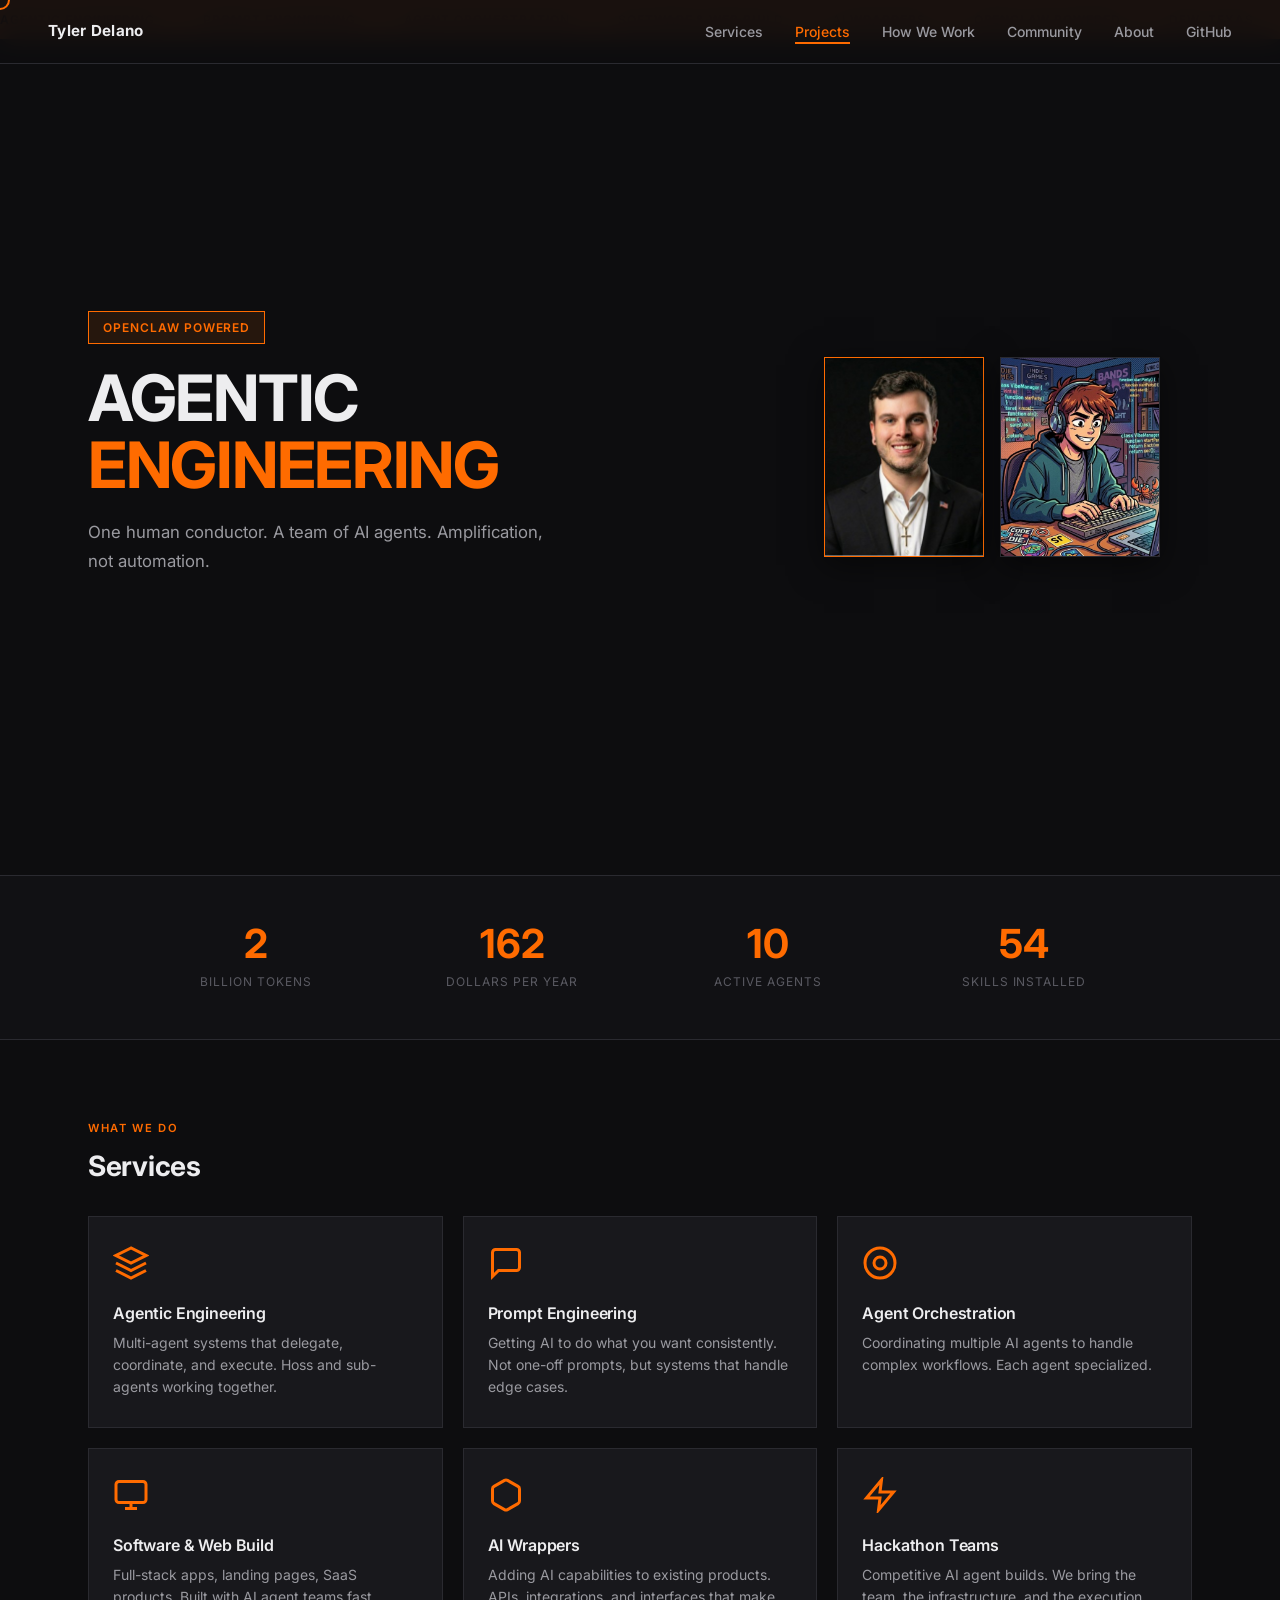
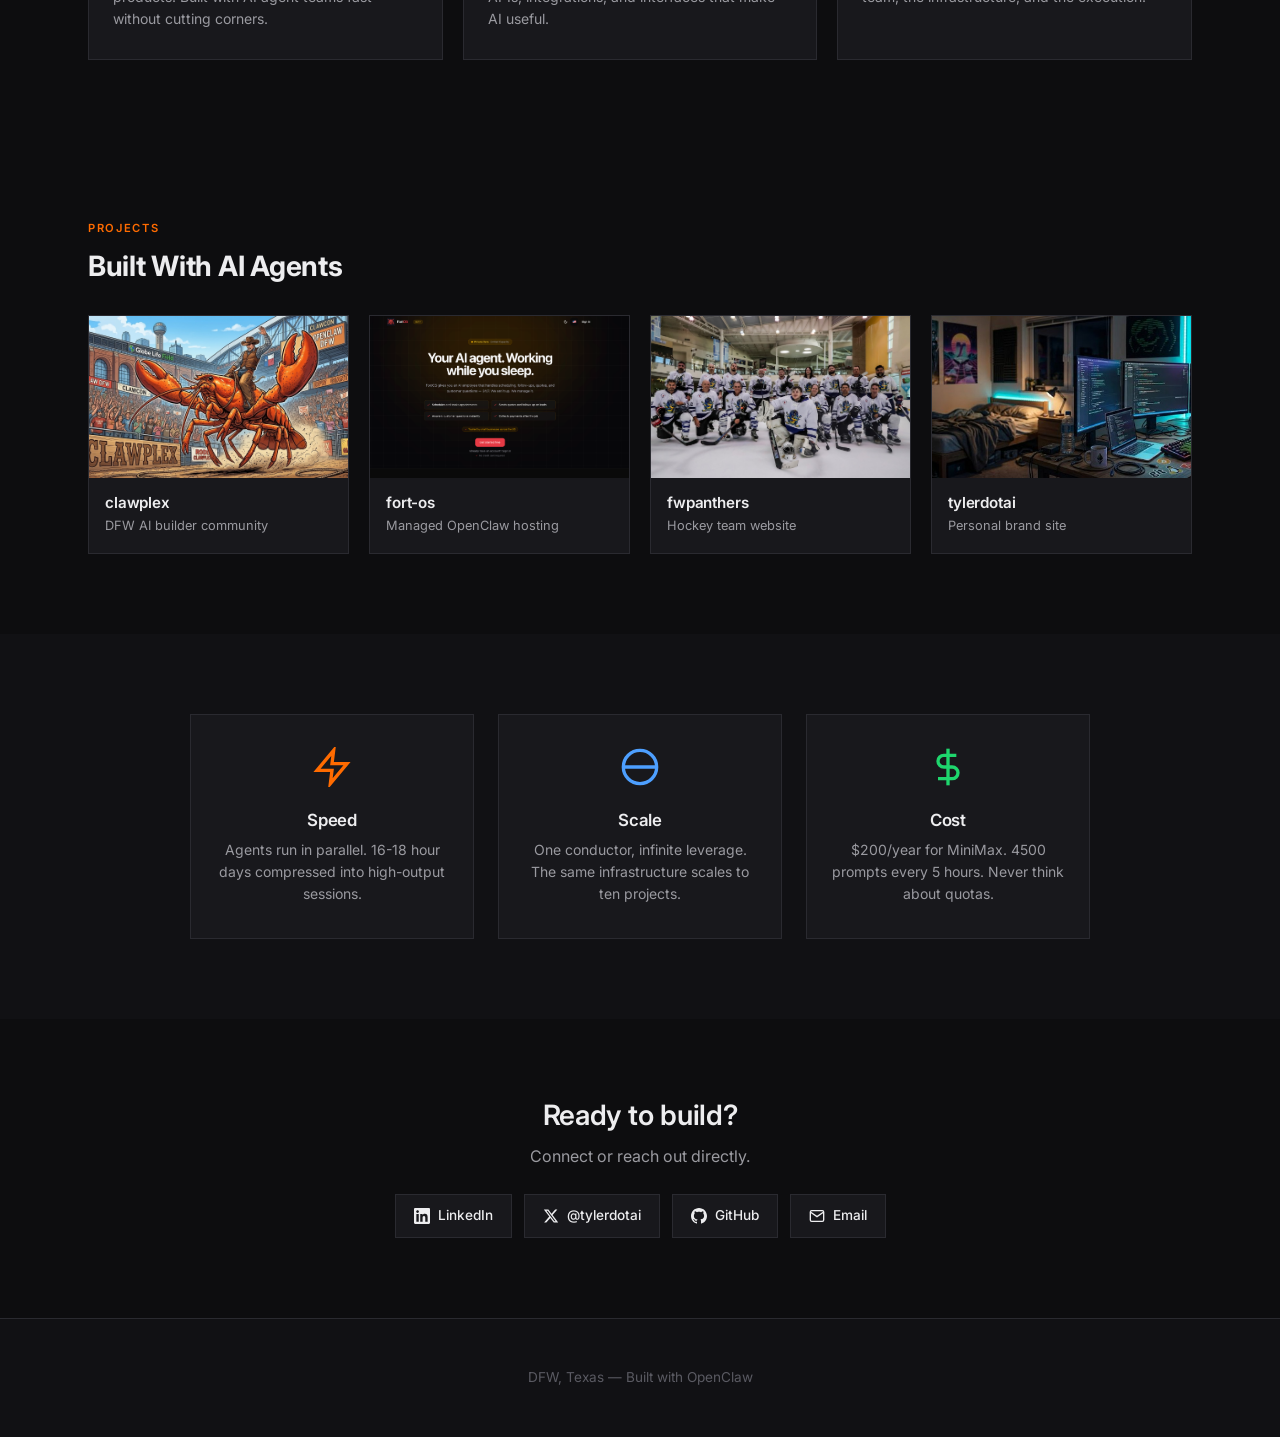
==== commit 2030a60e: "fix: universal nav bar consistency across all pages" ====
--- a/index.html
+++ b/index.html
@@ -266,6 +266,7 @@
     <li><a href="/SOP/index.html">How We Work</a></li>
     <li><a href="/COMMUNITY/index.html">Community</a></li>
     <li><a href="/about.html">About</a></li>
+    <li><a href="https://github.com/tylerdotai" target="_blank">GitHub</a></li>
   </ul>
 </nav>
 
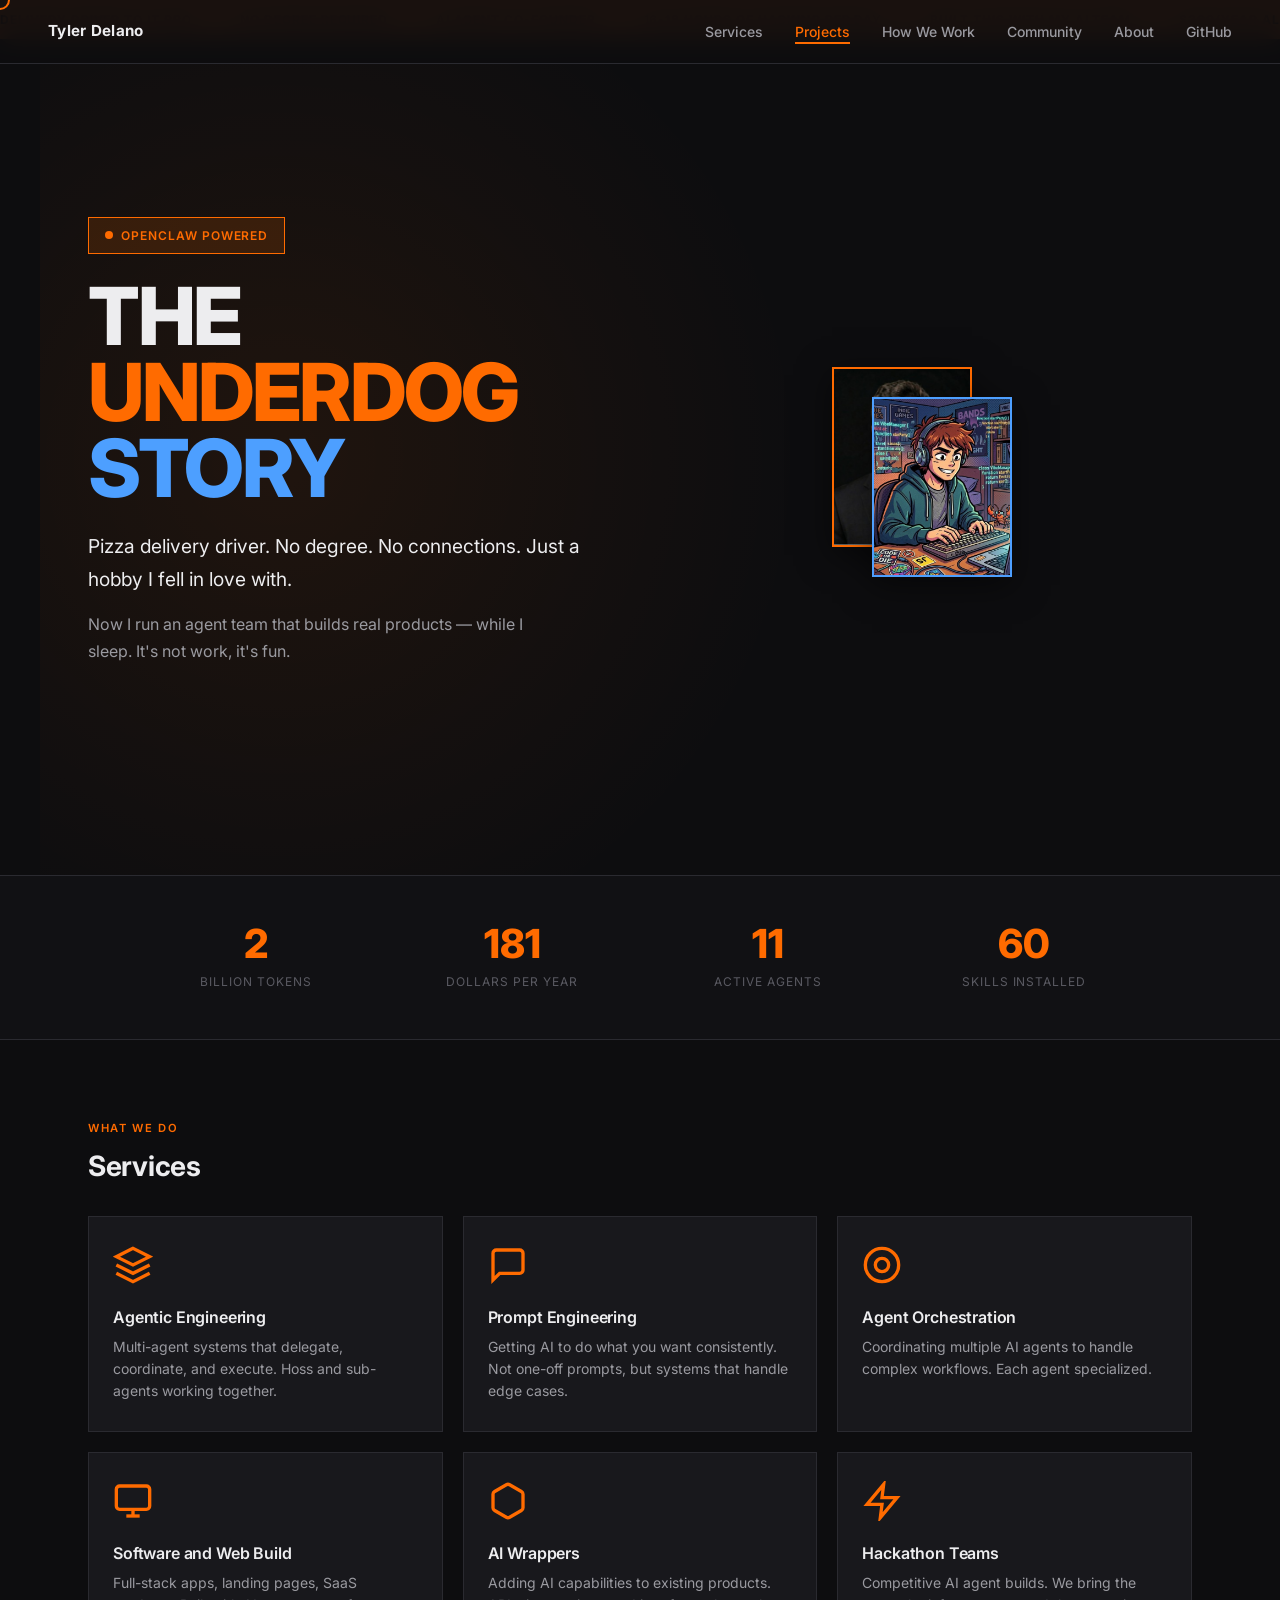
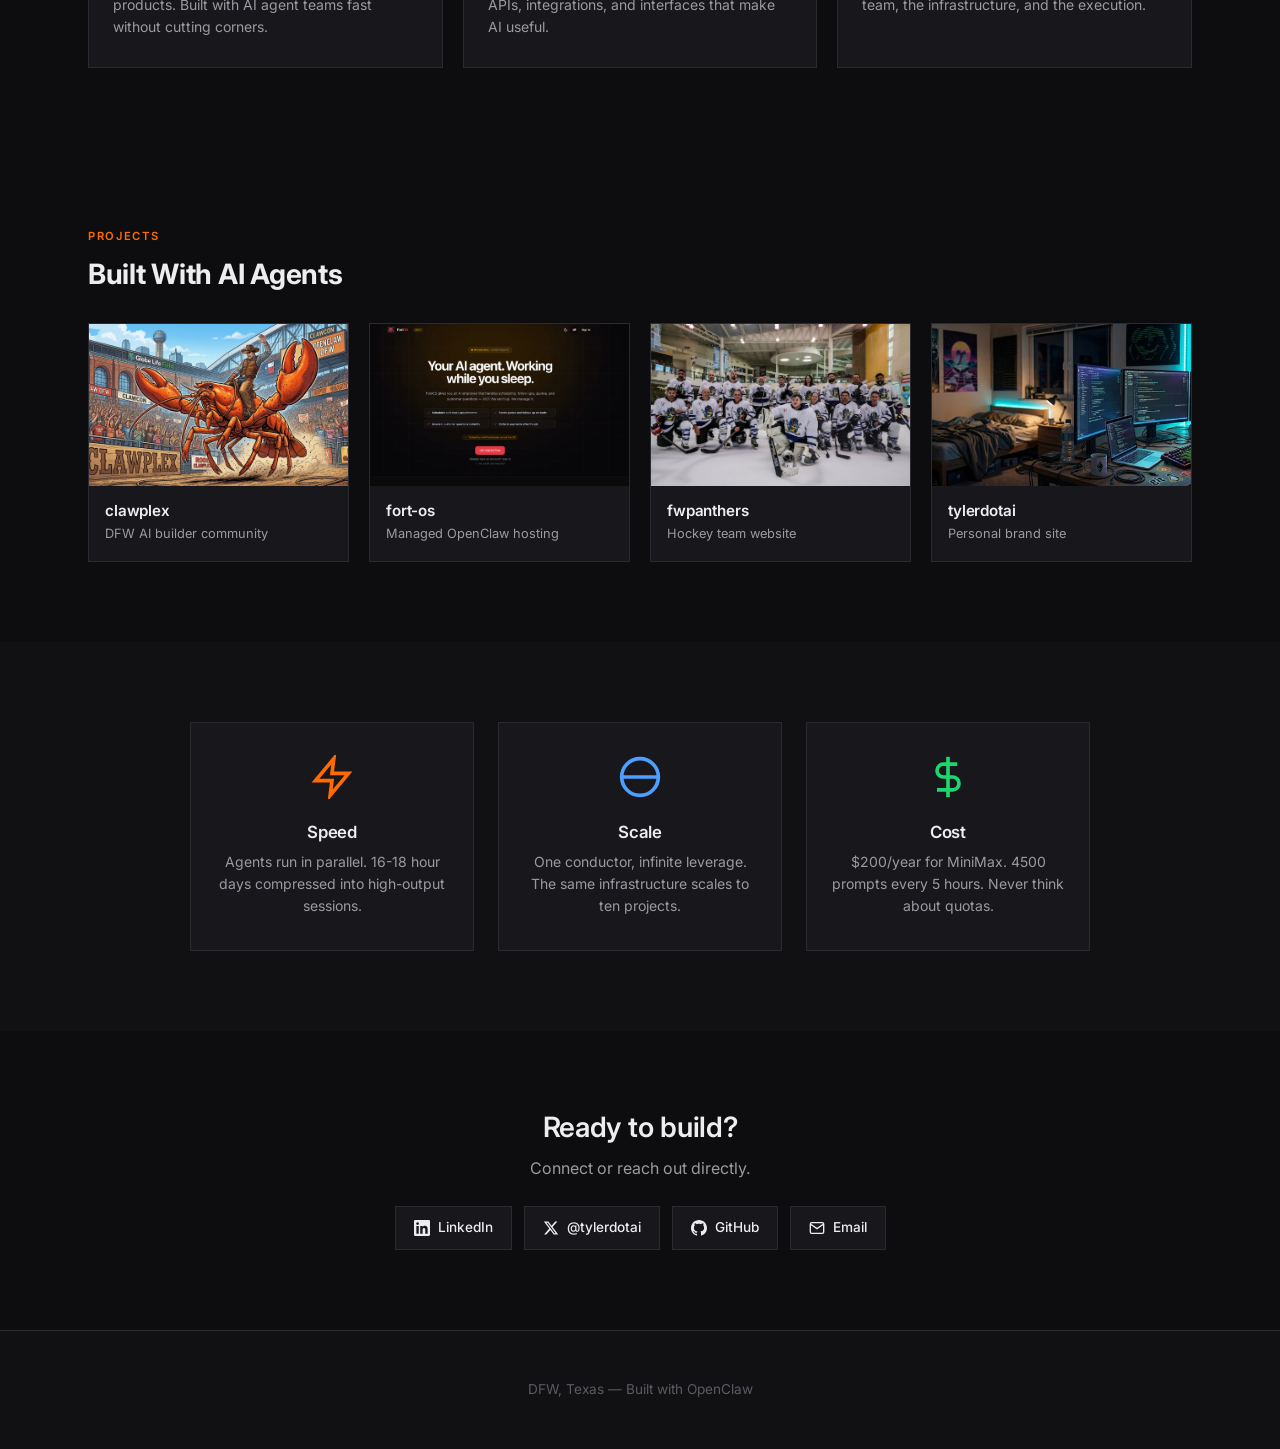
==== commit 3b835f3b: "feat: underdog hero, aggressive motion throughout, pulsing backgrounds, floating photos" ====
--- a/index.html
+++ b/index.html
@@ -9,252 +9,173 @@
   <link href="https://fonts.googleapis.com/css2?family=Inter:wght@400;500;600;700;800&display=swap" rel="stylesheet">
   <link rel="stylesheet" href="assets/css/global.css">
   <style>
-    /* Hero */
     .hero {
       min-height: calc(100vh - 64px);
       display: grid;
-      grid-template-columns: 1fr 400px;
+      grid-template-columns: 1fr 360px;
       gap: 60px;
       align-items: center;
       padding: 80px 48px;
       max-width: 1200px;
       margin: 0 auto;
-    }
-    .hero-badge {
+      position: relative;
+      overflow: hidden;
+    }
+    .hero-bg {
+      position: absolute;
+      inset: 0;
+      background: radial-gradient(circle at 20% 50%, rgba(255,107,0,0.08) 0%, transparent 50%);
+      animation: pulse-bg 8s ease-in-out infinite;
+    }
+    @keyframes pulse-bg { 0%, 100% { opacity: 1; } 50% { opacity: 0.6; } }
+    .hero-content { position: relative; z-index: 2; }
+    .hero-tag {
       display: inline-flex;
       align-items: center;
       gap: 8px;
-      background: rgba(255,107,0,0.1);
+      background: rgba(255,107,0,0.15);
       border: 1px solid var(--accent);
-      padding: 6px 14px;
+      padding: 8px 16px;
       font-size: 0.75rem;
       font-weight: 600;
       color: var(--accent);
       text-transform: uppercase;
       letter-spacing: 0.08em;
-      margin-bottom: 20px;
-    }
-    .hero h1 {
-      font-size: clamp(2.5rem, 5vw, 4rem);
-      font-weight: 700;
-      line-height: 1.05;
-      margin-bottom: 20px;
-      letter-spacing: -0.02em;
-    }
-    .hero h1 span { color: var(--accent); }
+      margin-bottom: 24px;
+      animation: fadeInUp 0.8s ease forwards;
+    }
+    .hero-tag-dot {
+      width: 8px; height: 8px;
+      background: var(--accent);
+      border-radius: 50%;
+      animation: pulse-dot 1.5s ease-in-out infinite;
+    }
+    @keyframes pulse-dot { 0%, 100% { transform: scale(1); } 50% { transform: scale(1.4); } }
+    .hero-title {
+      font-size: clamp(3rem, 7vw, 5rem);
+      font-weight: 800;
+      line-height: 0.95;
+      margin-bottom: 24px;
+      letter-spacing: -0.03em;
+      animation: fadeInUp 0.8s ease 0.1s forwards;
+      opacity: 0;
+    }
+    .hero-title span { display: block; }
+    .hero-title .accent { color: var(--accent); }
+    .hero-title .cool { color: var(--accent-cool); }
+    .hero-hook {
+      font-size: 1.2rem;
+      color: var(--text-primary);
+      max-width: 500px;
+      margin-bottom: 16px;
+      line-height: 1.7;
+      animation: fadeInUp 0.8s ease 0.2s forwards;
+      opacity: 0;
+    }
     .hero-sub {
-      font-size: 1.05rem;
+      font-size: 1rem;
       color: var(--text-secondary);
-      max-width: 480px;
-      margin-bottom: 28px;
+      max-width: 460px;
+      margin-bottom: 32px;
       line-height: 1.7;
-    }
+      animation: fadeInUp 0.8s ease 0.3s forwards;
+      opacity: 0;
+    }
+    @keyframes fadeInUp { from { opacity: 0; transform: translateY(24px); } to { opacity: 1; transform: translateY(0); } }
     .hero-pics {
-      display: flex;
-      justify-content: center;
-      gap: 16px;
-    }
+      position: relative;
+      z-index: 2;
+      animation: fadeInRight 1s ease 0.4s forwards;
+      opacity: 0;
+    }
+    @keyframes fadeInRight { from { opacity: 0; transform: translateX(30px); } to { opacity: 1; transform: translateX(0); } }
     .hero-pics img {
-      width: 160px;
-      height: 200px;
+      width: 140px;
+      height: 180px;
       object-fit: cover;
-      border: 1px solid var(--border);
+      border: 2px solid var(--border);
       box-shadow: var(--shadow-lg);
-      transition: transform var(--transition-med);
-    }
-    .hero-pics img:hover { transform: scale(1.03); }
+      animation: float 6s ease-in-out infinite;
+    }
     .hero-pics img:first-child { border-color: var(--accent); }
-
-    /* Ticker */
-    .ticker {
-      background: var(--accent);
-      padding: 10px 0;
-      overflow: hidden;
-    }
-    .ticker-content {
-      display: flex;
-      gap: 48px;
-      animation: ticker 30s linear infinite;
-    }
+    .hero-pics img:last-child {
+      position: absolute;
+      top: 30px;
+      left: 40px;
+      z-index: 1;
+      border-color: var(--accent-cool);
+      animation-delay: 0.3s;
+    }
+    @keyframes float { 0%, 100% { transform: translateY(0); } 50% { transform: translateY(-14px); } }
+    .ticker { background: var(--accent); padding: 10px 0; overflow: hidden; }
+    .ticker-content { display: flex; gap: 48px; animation: ticker 30s linear infinite; }
     .ticker-item {
-      font-size: 0.75rem;
-      font-weight: 600;
-      text-transform: uppercase;
-      letter-spacing: 0.08em;
-      color: #000;
-      white-space: nowrap;
-    }
-    @keyframes ticker {
-      from { transform: translateX(0); }
-      to { transform: translateX(-50%); }
-    }
-
-    /* Stats */
-    .stats {
-      background: var(--bg-secondary);
-      border-top: 1px solid var(--border);
-      border-bottom: 1px solid var(--border);
-      padding: 48px;
-    }
-    .stats-grid {
-      display: grid;
-      grid-template-columns: repeat(4, 1fr);
-      gap: 24px;
-      max-width: 1000px;
-      margin: 0 auto;
-    }
+      font-size: 0.75rem; font-weight: 700;
+      text-transform: uppercase; letter-spacing: 0.08em;
+      color: #000; white-space: nowrap;
+    }
+    @keyframes ticker { from { transform: translateX(0); } to { transform: translateX(-50%); } }
+    .stats { background: var(--bg-secondary); border-top: 1px solid var(--border); border-bottom: 1px solid var(--border); padding: 48px; }
+    .stats-grid { display: grid; grid-template-columns: repeat(4, 1fr); gap: 24px; max-width: 1000px; margin: 0 auto; }
     .stat-item { text-align: center; }
-    .stat-num {
-      font-size: 2.5rem;
-      font-weight: 700;
-      color: var(--accent);
-      line-height: 1;
-      margin-bottom: 8px;
-    }
-    .stat-label {
-      font-size: 0.75rem;
-      text-transform: uppercase;
-      letter-spacing: 0.08em;
-      color: var(--text-muted);
-    }
-
-    /* Section headers */
+    .stat-num { font-size: 2.5rem; font-weight: 800; color: var(--accent); line-height: 1; margin-bottom: 8px; }
+    .stat-label { font-size: 0.75rem; text-transform: uppercase; letter-spacing: 0.08em; color: var(--text-muted); }
     .section { padding: 80px 48px; max-width: 1200px; margin: 0 auto; }
-    .section-label {
-      font-size: 0.7rem;
-      text-transform: uppercase;
-      letter-spacing: 0.15em;
-      color: var(--accent);
-      margin-bottom: 12px;
-      font-weight: 600;
-    }
-    .section-title {
-      font-size: 1.75rem;
-      font-weight: 700;
-      margin-bottom: 32px;
-    }
-
-    /* Services */
-    .services-grid {
-      display: grid;
-      grid-template-columns: repeat(3, 1fr);
-      gap: 20px;
-    }
+    .section-label { font-size: 0.7rem; text-transform: uppercase; letter-spacing: 0.15em; color: var(--accent); margin-bottom: 12px; font-weight: 600; }
+    .section-title { font-size: 1.75rem; font-weight: 700; margin-bottom: 32px; }
+    .services-grid { display: grid; grid-template-columns: repeat(3, 1fr); gap: 20px; }
     .service-card {
-      background: var(--bg-card);
-      border: 1px solid var(--border);
-      padding: 28px 24px;
-      transition: all var(--transition-med);
-    }
-    .service-card:hover {
-      border-color: var(--accent);
-      transform: translateY(-4px);
-      box-shadow: 0 8px 24px rgba(255,107,0,0.15);
-    }
-    .service-icon {
-      width: 36px;
-      height: 36px;
-      margin-bottom: 16px;
-      color: var(--accent);
-    }
+      background: var(--bg-card); border: 1px solid var(--border); padding: 28px 24px;
+      transition: all 0.3s ease;
+    }
+    .service-card:hover { border-color: var(--accent); transform: translateY(-6px); box-shadow: 0 12px 40px rgba(255,107,0,0.15); }
+    .service-icon { width: 40px; height: 40px; margin-bottom: 16px; color: var(--accent); transition: transform 0.3s ease; }
+    .service-card:hover .service-icon { transform: scale(1.15) rotate(5deg); }
     .service-card h3 { font-size: 1rem; margin-bottom: 8px; }
     .service-card p { font-size: 0.875rem; color: var(--text-secondary); line-height: 1.6; }
-
-    /* Projects */
-    .projects-grid {
-      display: grid;
-      grid-template-columns: repeat(4, 1fr);
-      gap: 20px;
-    }
+    .projects-grid { display: grid; grid-template-columns: repeat(4, 1fr); gap: 20px; }
     .project-card {
-      background: var(--bg-card);
-      border: 1px solid var(--border);
-      overflow: hidden;
-      transition: all var(--transition-med);
-    }
-    .project-card:hover {
-      border-color: var(--accent);
-      transform: translateY(-4px);
-    }
-    .project-card img {
-      width: 100%;
-      aspect-ratio: 16/10;
-      object-fit: cover;
-      transition: transform var(--transition-med);
-    }
-    .project-card:hover img { transform: scale(1.05); }
+      background: var(--bg-card); border: 1px solid var(--border); overflow: hidden;
+      transition: all 0.3s ease;
+    }
+    .project-card:hover { border-color: var(--accent); transform: translateY(-6px); box-shadow: 0 12px 40px rgba(255,107,0,0.15); }
+    .project-card img { width: 100%; aspect-ratio: 16/10; object-fit: cover; transition: transform 0.4s ease; }
+    .project-card:hover img { transform: scale(1.08); }
     .project-card-body { padding: 16px; }
     .project-card h3 { font-size: 0.95rem; margin-bottom: 4px; }
     .project-card p { font-size: 0.8rem; color: var(--text-secondary); }
-
-    /* Pillars */
-    .pillars-section {
-      background: var(--bg-secondary);
-      padding: 80px 48px;
-    }
-    .pillars-grid {
-      display: grid;
-      grid-template-columns: repeat(3, 1fr);
-      gap: 24px;
-      max-width: 900px;
-      margin: 0 auto;
-    }
-    .pillar {
-      background: var(--bg-card);
-      border: 1px solid var(--border);
-      padding: 32px 24px;
-      text-align: center;
-      transition: all var(--transition-med);
-    }
-    .pillar:hover { border-color: var(--accent); transform: translateY(-2px); }
-    .pillar-icon {
-      width: 40px;
-      height: 40px;
-      margin: 0 auto 16px;
-      color: var(--accent);
-    }
+    .pillars-section { background: var(--bg-secondary); padding: 80px 48px; }
+    .pillars-grid { display: grid; grid-template-columns: repeat(3, 1fr); gap: 24px; max-width: 900px; margin: 0 auto; }
+    .pillar { background: var(--bg-card); border: 1px solid var(--border); padding: 32px 24px; text-align: center; transition: all 0.3s ease; }
+    .pillar:hover { border-color: var(--accent); transform: translateY(-4px); }
+    .pillar-icon { width: 44px; height: 44px; margin: 0 auto 16px; color: var(--accent); transition: transform 0.3s ease; }
     .pillar:nth-child(2) .pillar-icon { color: var(--accent-cool); }
     .pillar:nth-child(3) .pillar-icon { color: var(--accent-green); }
+    .pillar:hover .pillar-icon { transform: scale(1.2) rotate(-5deg); }
     .pillar h3 { font-size: 1.05rem; margin-bottom: 8px; }
     .pillar p { font-size: 0.875rem; color: var(--text-secondary); }
-
-    /* CTA */
-    .cta-section {
-      padding: 80px 48px;
-      text-align: center;
-    }
+    .cta-section { padding: 80px 48px; text-align: center; }
     .cta-section h2 { font-size: 1.75rem; margin-bottom: 12px; }
     .cta-section p { color: var(--text-secondary); margin-bottom: 24px; }
     .cta-links { display: flex; justify-content: center; gap: 12px; flex-wrap: wrap; }
-    .cta-link {
-      display: flex;
-      align-items: center;
-      gap: 8px;
-      padding: 10px 18px;
-      background: var(--bg-card);
-      border: 1px solid var(--border);
-      font-size: 0.85rem;
-      font-weight: 500;
-      transition: all var(--transition-fast);
-    }
-    .cta-link:hover { border-color: var(--accent); color: var(--accent); }
+    .cta-link { display: flex; align-items: center; gap: 8px; padding: 10px 18px; background: var(--bg-card); border: 1px solid var(--border); font-size: 0.85rem; font-weight: 500; transition: all 0.2s ease; }
+    .cta-link:hover { border-color: var(--accent); color: var(--accent); transform: translateY(-2px); }
     .cta-link svg { width: 16px; height: 16px; }
-
+    footer { background: var(--bg-secondary); border-top: 1px solid var(--border); padding: 48px; text-align: center; }
+    footer p { color: var(--text-muted); font-size: 0.85rem; }
     @media (max-width: 900px) {
       .hero { grid-template-columns: 1fr; padding: 60px 24px; }
-      .hero-pics { margin-top: 32px; }
-      .services-grid, .projects-grid { grid-template-columns: repeat(2, 1fr); }
-      .pillars-grid { grid-template-columns: 1fr; }
+      .hero-pics { margin-top: 40px; }
+      .services-grid, .projects-grid, .pillars-grid { grid-template-columns: repeat(2, 1fr); }
       .stats-grid { grid-template-columns: repeat(2, 1fr); }
       .section { padding: 60px 24px; }
     }
     @media (max-width: 600px) {
-      .services-grid, .projects-grid { grid-template-columns: 1fr; }
+      .services-grid, .projects-grid, .pillars-grid { grid-template-columns: 1fr; }
     }
   </style>
 </head>
 <body>
-
 <div class="cursor-follower" id="cursor"></div>
 <div class="scroll-progress" id="scrollProgress"></div>
 
@@ -272,36 +193,49 @@
 
 <div class="ticker">
   <div class="ticker-content">
-    <span class="ticker-item">Agentic Engineering</span>
-    <span class="ticker-item">Prompt Engineering</span>
-    <span class="ticker-item">Agent Orchestration</span>
-    <span class="ticker-item">Software & Web Build</span>
-    <span class="ticker-item">AI Wrappers</span>
-    <span class="ticker-item">OpenClaw Powered</span>
-    <span class="ticker-item">DFW, Texas</span>
-    <span class="ticker-item">Agentic Engineering</span>
-    <span class="ticker-item">Prompt Engineering</span>
-    <span class="ticker-item">Agent Orchestration</span>
-    <span class="ticker-item">Software & Web Build</span>
-    <span class="ticker-item">AI Wrappers</span>
-    <span class="ticker-item">OpenClaw Powered</span>
-    <span class="ticker-item">DFW, Texas</span>
+    <span class="ticker-item">Delivery Driver to IT Pro</span>
+    <span class="ticker-item">No Degree Required</span>
+    <span class="ticker-item">AI Agent Co-Founder</span>
+    <span class="ticker-item">16-18 Hours of Hacking Per Day</span>
+    <span class="ticker-item">Built This With My AI Team</span>
+    <span class="ticker-item">$200/Year All-In on AI</span>
+    <span class="ticker-item">3B Tokens Burned</span>
+    <span class="ticker-item">Delivery Driver to IT Pro</span>
+    <span class="ticker-item">No Degree Required</span>
+    <span class="ticker-item">AI Agent Co-Founder</span>
+    <span class="ticker-item">16-18 Hours of Hacking Per Day</span>
+    <span class="ticker-item">Built This With My AI Team</span>
+    <span class="ticker-item">$200/Year All-In on AI</span>
+    <span class="ticker-item">3B Tokens Burned</span>
   </div>
 </div>
 
 <section class="hero">
+  <div class="hero-bg"></div>
   <div class="hero-content">
-    <div class="hero-badge reveal">OpenClaw Powered</div>
-    <h1 class="reveal reveal-delay-1">AGENTIC<br><span>ENGINEERING</span></h1>
-    <p class="hero-sub reveal reveal-delay-2">One human conductor. A team of AI agents. Amplification, not automation.</p>
-  </div>
-  <div class="hero-pics reveal reveal-delay-3">
+    <div class="hero-tag">
+      <span class="hero-tag-dot"></span>
+      OpenClaw Powered
+    </div>
+    <h1 class="hero-title">
+      <span>THE</span>
+      <span class="accent">UNDERDOG</span>
+      <span class="cool">STORY</span>
+    </h1>
+    <p class="hero-hook">
+      Pizza delivery driver. No degree. No connections. Just a hobby I fell in love with.
+    </p>
+    <p class="hero-sub">
+      Now I run an agent team that builds real products — while I sleep. It's not work, it's fun.
+    </p>
+  </div>
+  <div class="hero-pics">
     <img src="assets/images/tyler-photo.jpg" alt="Tyler Delano">
     <img src="assets/images/hoss-photo.jpg" alt="Hoss AI">
   </div>
 </section>
 
-<section class="stats reveal">
+<section class="stats">
   <div class="stats-grid">
     <div class="stat-item">
       <div class="stat-num" data-counter="3">0</div>
@@ -323,35 +257,35 @@
 </section>
 
 <section class="section" id="services">
-  <div class="section-label reveal">What We Do</div>
-  <h2 class="section-title reveal">Services</h2>
+  <div class="section-label">What We Do</div>
+  <h2 class="section-title">Services</h2>
   <div class="services-grid">
-    <div class="service-card reveal reveal-delay-1">
+    <div class="service-card">
       <svg class="service-icon" viewBox="0 0 24 24" fill="none" stroke="currentColor" stroke-width="2"><polygon points="12 2 2 7 12 12 22 7 12 2"/><polyline points="2 17 12 22 22 17"/><polyline points="2 12 12 17 22 12"/></svg>
       <h3>Agentic Engineering</h3>
       <p>Multi-agent systems that delegate, coordinate, and execute. Hoss and sub-agents working together.</p>
     </div>
-    <div class="service-card reveal reveal-delay-2">
+    <div class="service-card">
       <svg class="service-icon" viewBox="0 0 24 24" fill="none" stroke="currentColor" stroke-width="2"><path d="M21 15a2 2 0 0 1-2 2H7l-4 4V5a2 2 0 0 1 2-2h14a2 2 0 0 1 2 2z"/></svg>
       <h3>Prompt Engineering</h3>
       <p>Getting AI to do what you want consistently. Not one-off prompts, but systems that handle edge cases.</p>
     </div>
-    <div class="service-card reveal reveal-delay-3">
+    <div class="service-card">
       <svg class="service-icon" viewBox="0 0 24 24" fill="none" stroke="currentColor" stroke-width="2"><circle cx="12" cy="12" r="10"/><circle cx="12" cy="12" r="4"/></svg>
       <h3>Agent Orchestration</h3>
       <p>Coordinating multiple AI agents to handle complex workflows. Each agent specialized.</p>
     </div>
-    <div class="service-card reveal reveal-delay-1">
+    <div class="service-card">
       <svg class="service-icon" viewBox="0 0 24 24" fill="none" stroke="currentColor" stroke-width="2"><rect x="2" y="3" width="20" height="14" rx="2"/><line x1="8" y1="21" x2="16" y2="21"/><line x1="12" y1="17" x2="12" y2="21"/></svg>
-      <h3>Software & Web Build</h3>
+      <h3>Software and Web Build</h3>
       <p>Full-stack apps, landing pages, SaaS products. Built with AI agent teams fast without cutting corners.</p>
     </div>
-    <div class="service-card reveal reveal-delay-2">
+    <div class="service-card">
       <svg class="service-icon" viewBox="0 0 24 24" fill="none" stroke="currentColor" stroke-width="2"><path d="M21 16V8a2 2 0 0 0-1-1.73l-7-4a2 2 0 0 0-2 0l-7 4A2 2 0 0 0 3 8v8a2 2 0 0 0 1 1.73l7 4a2 2 0 0 0 2 0l7-4A2 2 0 0 0 21 16z"/></svg>
       <h3>AI Wrappers</h3>
       <p>Adding AI capabilities to existing products. APIs, integrations, and interfaces that make AI useful.</p>
     </div>
-    <div class="service-card reveal reveal-delay-3">
+    <div class="service-card">
       <svg class="service-icon" viewBox="0 0 24 24" fill="none" stroke="currentColor" stroke-width="2"><polygon points="13 2 3 14 12 14 11 22 21 10 12 10 13 2"/></svg>
       <h3>Hackathon Teams</h3>
       <p>Competitive AI agent builds. We bring the team, the infrastructure, and the execution.</p>
@@ -360,53 +294,41 @@
 </section>
 
 <section class="section" id="projects">
-  <div class="section-label reveal">Projects</div>
-  <h2 class="section-title reveal">Built With AI Agents</h2>
+  <div class="section-label">Projects</div>
+  <h2 class="section-title">Built With AI Agents</h2>
   <div class="projects-grid">
-    <a href="PROJECTS/clawplex.html" class="project-card reveal reveal-delay-1">
+    <a href="PROJECTS/clawplex.html" class="project-card">
       <img src="assets/images/clawplex-hero.jpg" alt="ClawPlex">
-      <div class="project-card-body">
-        <h3>clawplex</h3>
-        <p>DFW AI builder community</p>
-      </div>
-    </a>
-    <a href="PROJECTS/fort-os.html" class="project-card reveal reveal-delay-2">
+      <div class="project-card-body"><h3>clawplex</h3><p>DFW AI builder community</p></div>
+    </a>
+    <a href="PROJECTS/fort-os.html" class="project-card">
       <img src="assets/images/fort-os-landing.png" alt="FortOS">
-      <div class="project-card-body">
-        <h3>fort-os</h3>
-        <p>Managed OpenClaw hosting</p>
-      </div>
-    </a>
-    <a href="PROJECTS/fwpanthers.html" class="project-card reveal reveal-delay-3">
+      <div class="project-card-body"><h3>fort-os</h3><p>Managed OpenClaw hosting</p></div>
+    </a>
+    <a href="PROJECTS/fwpanthers.html" class="project-card">
       <img src="assets/images/fwpanthers-hero.jpg" alt="FW Panthers">
-      <div class="project-card-body">
-        <h3>fwpanthers</h3>
-        <p>Hockey team website</p>
-      </div>
-    </a>
-    <a href="PROJECTS/tylerdotai.html" class="project-card reveal">
+      <div class="project-card-body"><h3>fwpanthers</h3><p>Hockey team website</p></div>
+    </a>
+    <a href="PROJECTS/tylerdotai.html" class="project-card">
       <img src="assets/images/tylerdotai-hero.jpg" alt="tylerdotai">
-      <div class="project-card-body">
-        <h3>tylerdotai</h3>
-        <p>Personal brand site</p>
-      </div>
+      <div class="project-card-body"><h3>tylerdotai</h3><p>Personal brand site</p></div>
     </a>
   </div>
 </section>
 
 <section class="pillars-section">
   <div class="pillars-grid">
-    <div class="pillar reveal reveal-delay-1">
+    <div class="pillar">
       <svg class="pillar-icon" viewBox="0 0 24 24" fill="none" stroke="currentColor" stroke-width="2"><polygon points="13 2 3 14 12 14 11 22 21 10 12 10 13 2"/></svg>
       <h3>Speed</h3>
       <p>Agents run in parallel. 16-18 hour days compressed into high-output sessions.</p>
     </div>
-    <div class="pillar reveal reveal-delay-2">
+    <div class="pillar">
       <svg class="pillar-icon" viewBox="0 0 24 24" fill="none" stroke="currentColor" stroke-width="2"><circle cx="12" cy="12" r="10"/><line x1="2" y1="12" x2="22" y2="12"/></svg>
       <h3>Scale</h3>
       <p>One conductor, infinite leverage. The same infrastructure scales to ten projects.</p>
     </div>
-    <div class="pillar reveal reveal-delay-3">
+    <div class="pillar">
       <svg class="pillar-icon" viewBox="0 0 24 24" fill="none" stroke="currentColor" stroke-width="2"><line x1="12" y1="1" x2="12" y2="23"/><path d="M17 5H9.5a3.5 3.5 0 0 0 0 7h5a3.5 3.5 0 0 1 0 7H6"/></svg>
       <h3>Cost</h3>
       <p>$200/year for MiniMax. 4500 prompts every 5 hours. Never think about quotas.</p>
@@ -415,9 +337,9 @@
 </section>
 
 <section class="cta-section">
-  <h2 class="reveal">Ready to build?</h2>
-  <p class="reveal reveal-delay-1">Connect or reach out directly.</p>
-  <div class="cta-links reveal reveal-delay-2">
+  <h2>Ready to build?</h2>
+  <p>Connect or reach out directly.</p>
+  <div class="cta-links">
     <a href="https://linkedin.com/in/tylerpdelano" class="cta-link" target="_blank">
       <svg viewBox="0 0 24 24" fill="currentColor"><path d="M20.447 20.452h-3.554v-5.569c0-1.328-.027-3.037-1.852-3.037-1.853 0-2.136 1.445-2.136 2.939v5.667H9.351V9h3.414v1.561h.046c.477-.9 1.637-1.85 3.37-1.85 3.601 0 4.267 2.37 4.267 5.455v6.286zM5.337 7.433c-1.144 0-2.063-.926-2.063-2.065 0-1.138.92-2.063 2.063-2.063 1.14 0 2.064.925 2.064 2.063 0 1.139-.925 2.065-2.064 2.065zm1.782 13.019H3.555V9h3.564v11.452zM22.225 0H1.771C.792 0 0 .774 0 1.729v20.542C0 23.227.792 24 1.771 24h20.451C23.2 24 24 23.227 24 22.271V1.729C24 .774 23.2 0 22.222 0h.003z"/></svg>
       LinkedIn
@@ -443,4 +365,4 @@
 
 <script src="assets/js/main.js"></script>
 </body>
-</html>
+</html>
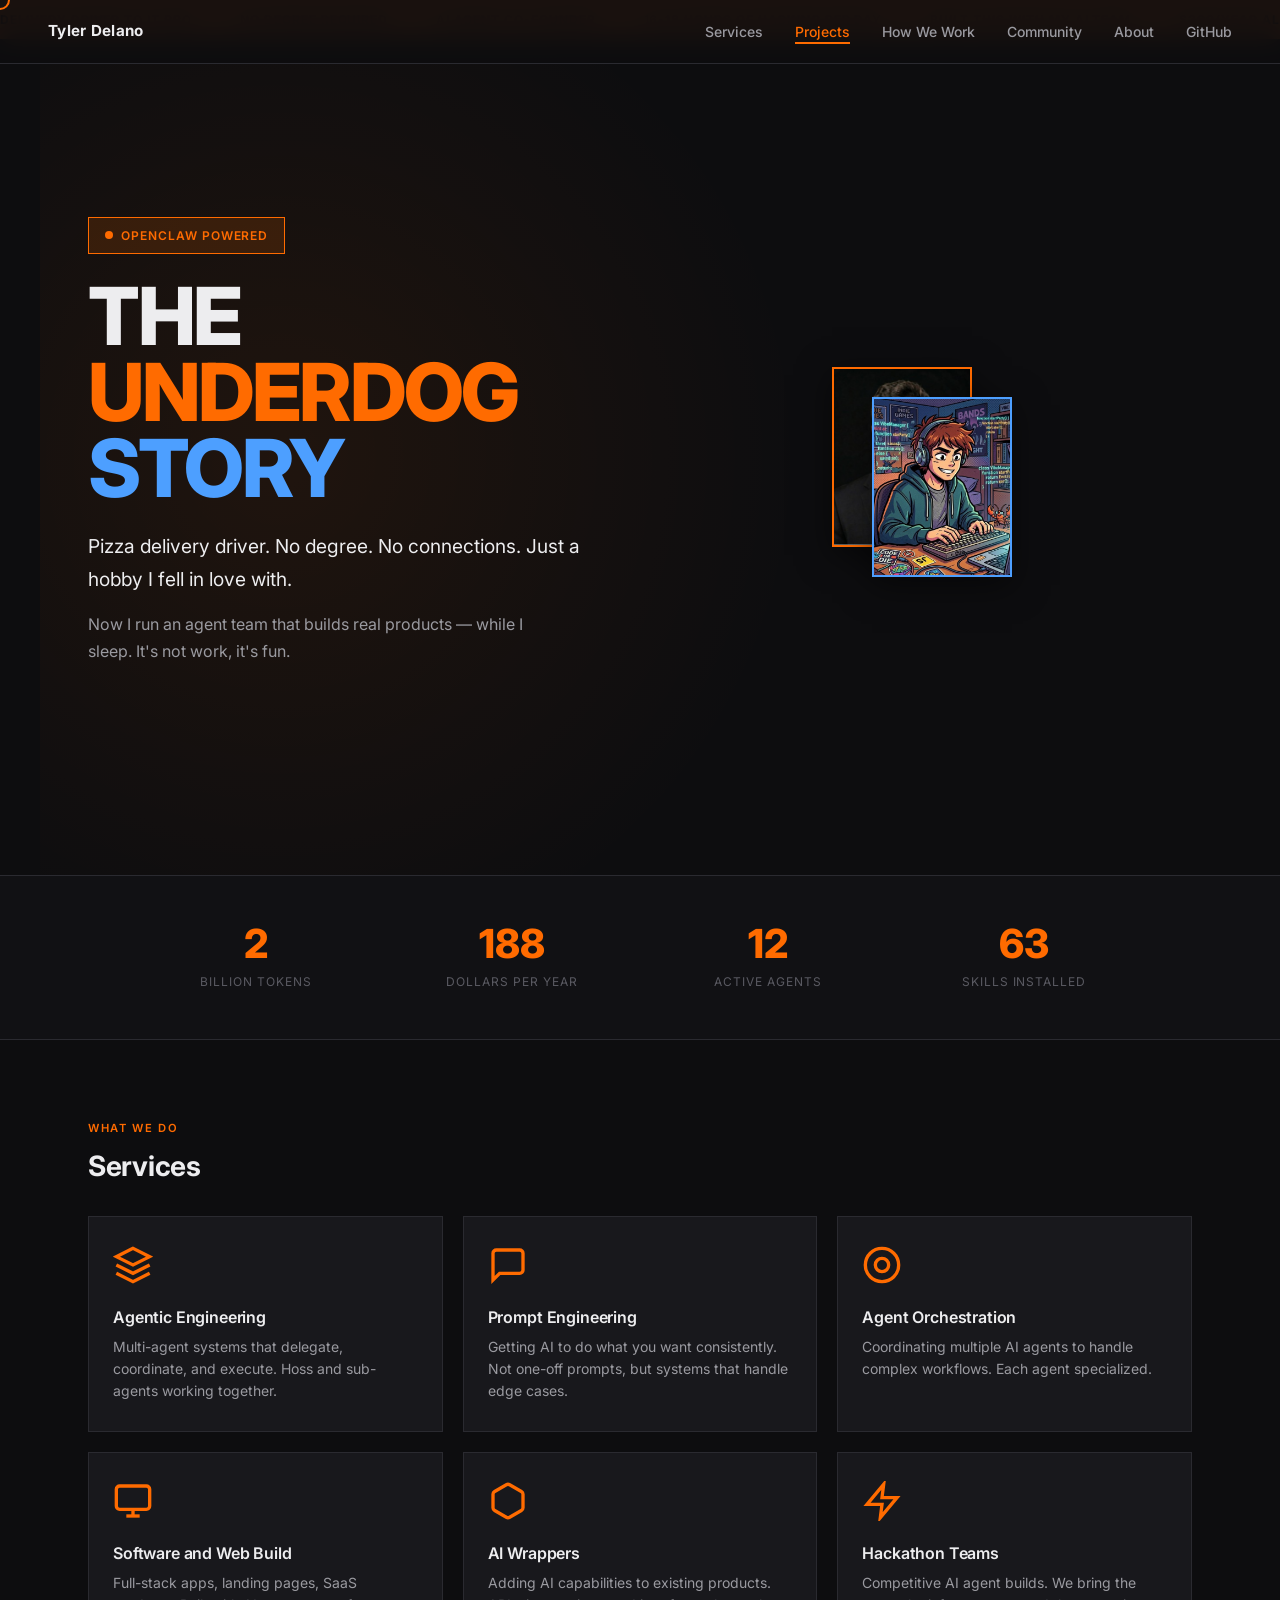
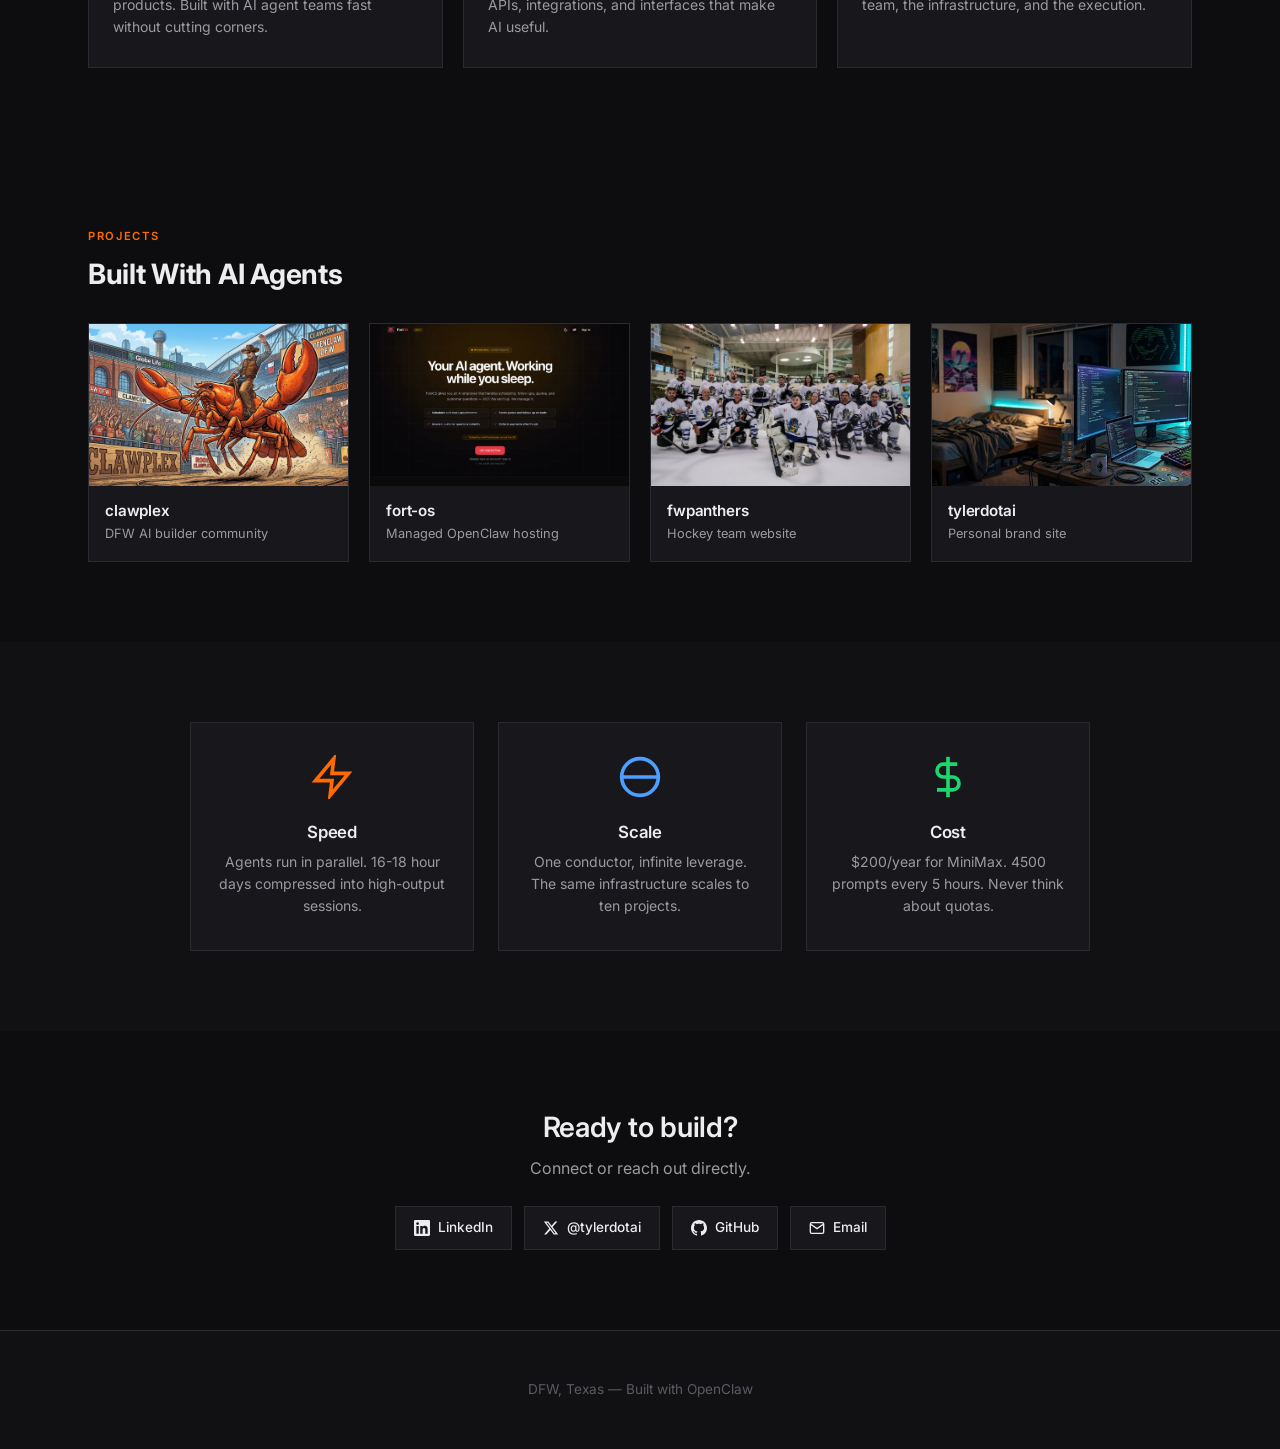
==== commit 40cccffa: "feat: mobile hamburger menu, responsive images, mobile optimization" ====
--- a/index.html
+++ b/index.html
@@ -181,6 +181,11 @@
 
 <nav>
   <a href="/" class="nav-logo">Tyler Delano</a>
+  <div class="nav-toggle" id="navToggle">
+    <span></span>
+    <span></span>
+    <span></span>
+  </div>
   <ul class="nav-links">
     <li><a href="#services">Services</a></li>
     <li><a href="#projects">Projects</a></li>
--- a/assets/css/global.css
+++ b/assets/css/global.css
@@ -183,3 +183,87 @@
   .nav-links a { font-size: 0.8rem; }
   footer { padding: 40px 24px; }
 }
+
+/* Mobile Nav - Hamburger */
+.nav-toggle {
+  display: none;
+  flex-direction: column;
+  gap: 5px;
+  cursor: pointer;
+  padding: 8px;
+  z-index: 200;
+}
+.nav-toggle span {
+  width: 24px;
+  height: 2px;
+  background: var(--text-primary);
+  transition: all 0.3s ease;
+}
+.nav-toggle.active span:nth-child(1) { transform: rotate(45deg) translate(5px, 5px); }
+.nav-toggle.active span:nth-child(2) { opacity: 0; }
+.nav-toggle.active span:nth-child(3) { transform: rotate(-45deg) translate(5px, -5px); }
+
+@media (max-width: 768px) {
+  .nav-toggle { display: flex; }
+  
+  .nav-links {
+    position: fixed;
+    top: 0;
+    right: -100%;
+    width: 280px;
+    height: 100vh;
+    background: var(--bg-secondary);
+    flex-direction: column;
+    gap: 0;
+    padding: 80px 24px 24px;
+    border-left: 1px solid var(--border);
+    transition: right 0.3s ease;
+    z-index: 150;
+  }
+  .nav-links.open { right: 0; }
+  .nav-links li { border-bottom: 1px solid var(--border); }
+  .nav-links a {
+    display: block;
+    padding: 16px 0;
+    font-size: 1rem;
+  }
+  
+  /* Mobile hero */
+  .hero { padding: 60px 24px !important; grid-template-columns: 1fr !important; gap: 40px !important; }
+  .hero-pics { justify-self: center; }
+  .hero-title { font-size: 2.5rem !important; }
+  
+  /* Mobile stats */
+  .stats { padding: 32px 24px !important; }
+  .stats-grid { grid-template-columns: repeat(2, 1fr) !important; gap: 16px !important; }
+  .stat-num { font-size: 1.8rem !important; }
+  
+  /* Mobile sections */
+  .section { padding: 48px 24px !important; }
+  .section-title { font-size: 1.4rem !important; }
+  .services-grid { grid-template-columns: 1fr !important; }
+  .projects-grid { grid-template-columns: repeat(2, 1fr) !important; gap: 12px !important; }
+  
+  /* Mobile images in cards */
+  .project-card img { aspect-ratio: 4/3 !important; }
+  .project-card-body h3 { font-size: 0.85rem !important; }
+  .project-card-body p { font-size: 0.75rem !important; }
+  
+  /* Pillars mobile */
+  .pillars-section { padding: 48px 24px !important; }
+  .pillars-grid { grid-template-columns: 1fr !important; gap: 16px !important; }
+  
+  /* About page mobile */
+  .page-wrap { padding: 100px 24px 48px !important; }
+  .page-title { font-size: 2rem !important; }
+  
+  /* Contact mobile */
+  .contact-grid { grid-template-columns: 1fr !important; }
+  
+  /* SOP mobile */
+  .agent-grid { grid-template-columns: 1fr !important; }
+  .flow-box { flex-direction: column !important; align-items: flex-start !important; }
+  
+  /* COMMUNITY mobile */
+  .event-card, .channel-item { flex-direction: column !important; gap: 8px !important; }
+}
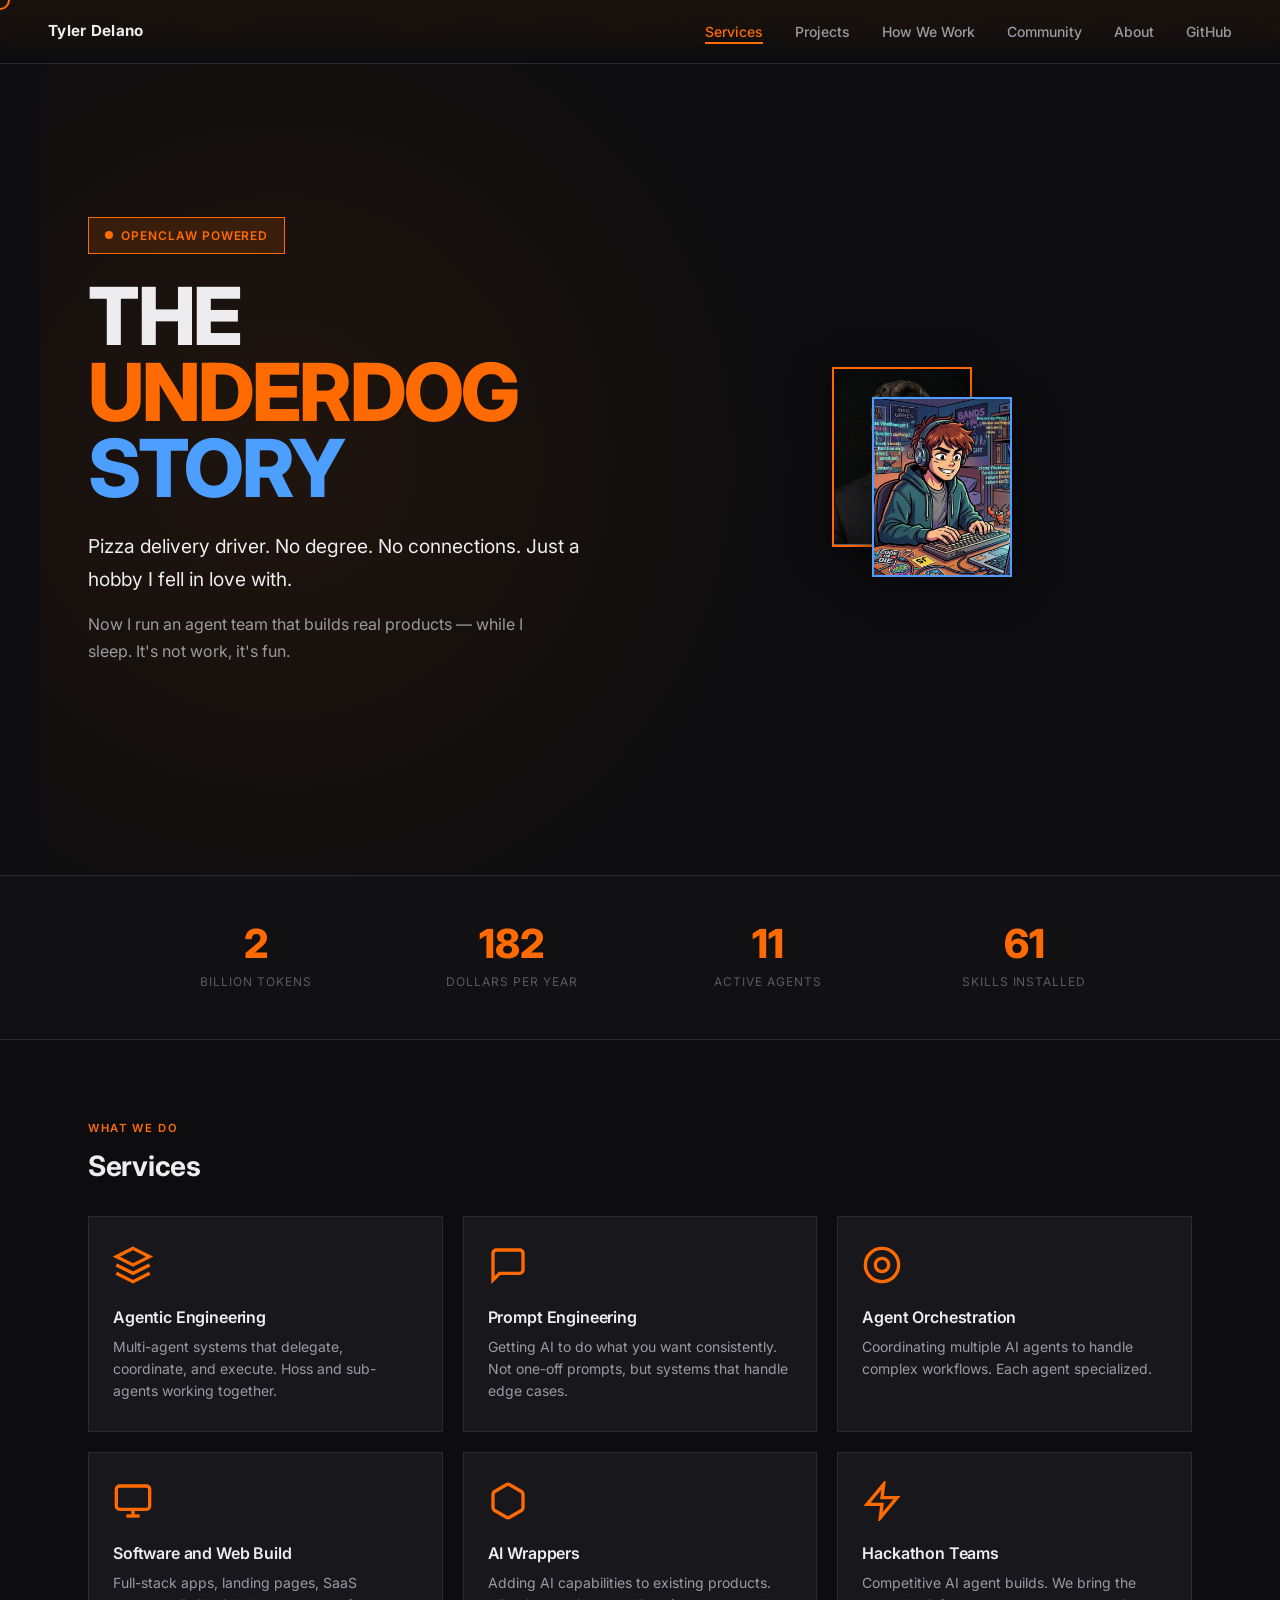
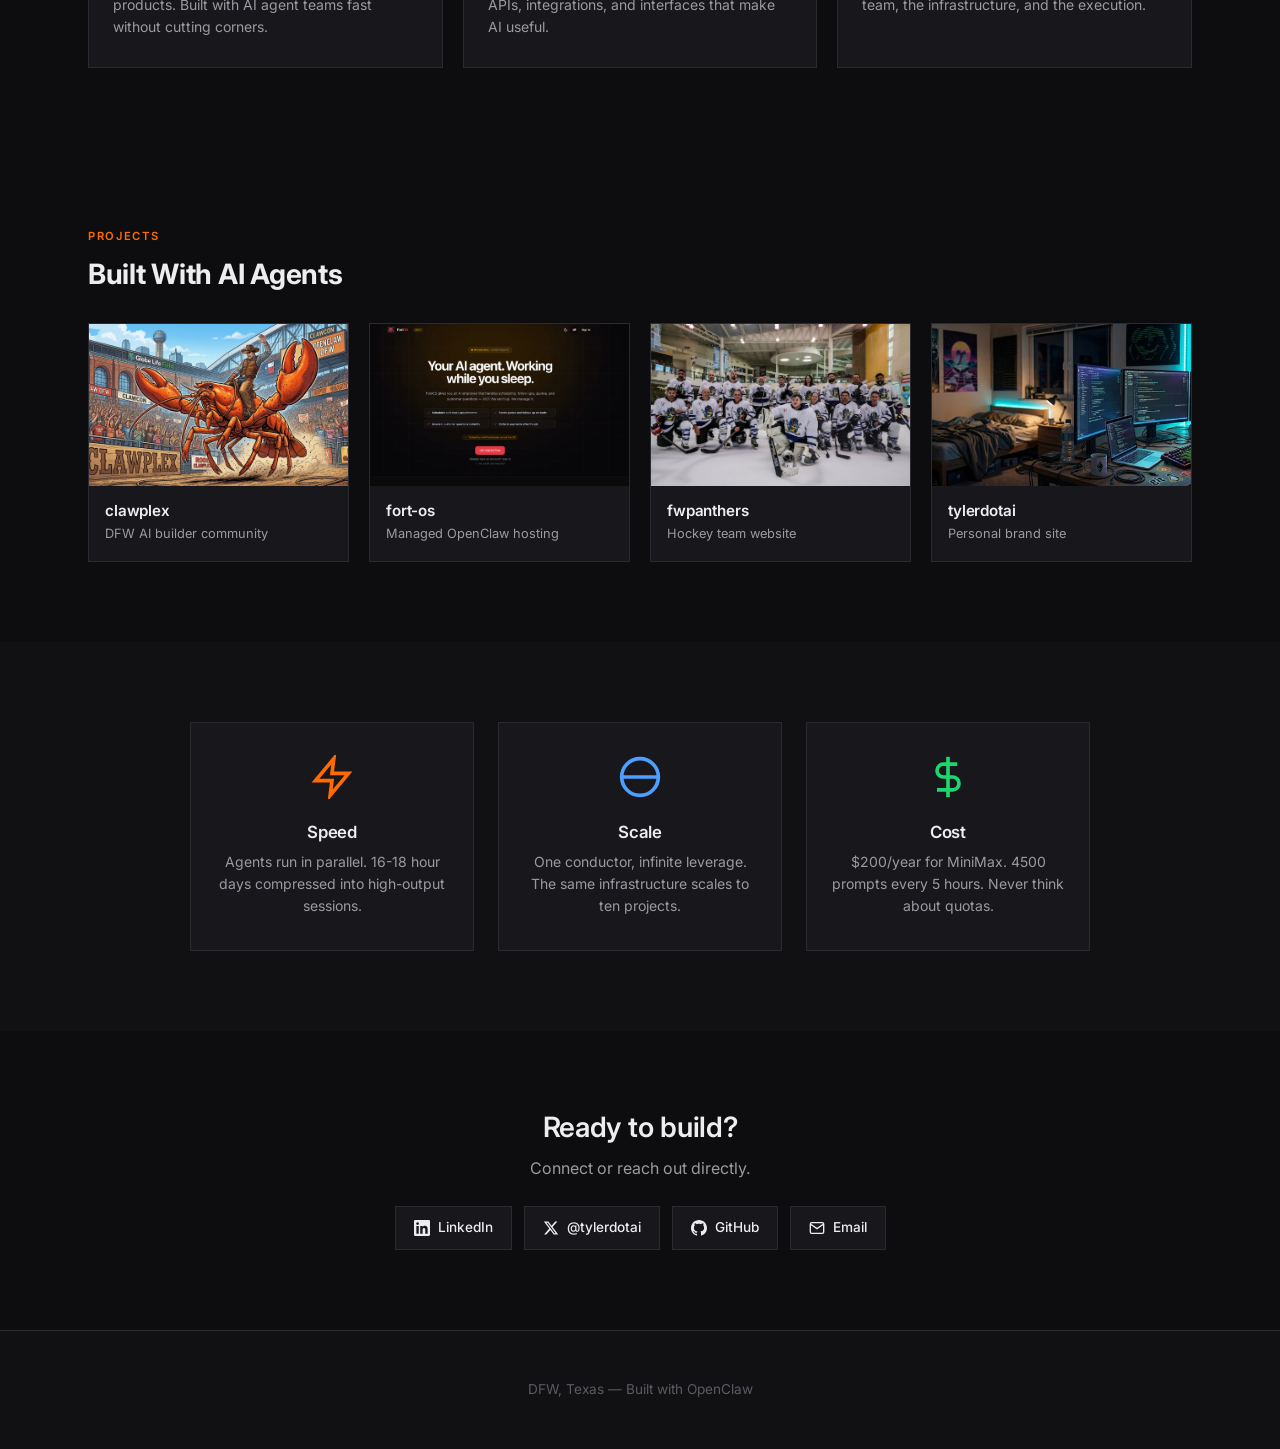
==== commit 2537b0f2: "fix: hero photos stack vertically on mobile, no overlap" ====
--- a/index.html
+++ b/index.html
@@ -165,7 +165,17 @@
     footer p { color: var(--text-muted); font-size: 0.85rem; }
     @media (max-width: 900px) {
       .hero { grid-template-columns: 1fr; padding: 60px 24px; }
-      .hero-pics { margin-top: 40px; }
+      .hero-pics { 
+      margin-top: 40px; 
+      display: flex; 
+      gap: 16px; 
+      justify-content: center;
+    }
+    .hero-pics img:last-child {
+      position: relative !important;
+      top: auto !important;
+      left: auto !important;
+    }
       .services-grid, .projects-grid, .pillars-grid { grid-template-columns: repeat(2, 1fr); }
       .stats-grid { grid-template-columns: repeat(2, 1fr); }
       .section { padding: 60px 24px; }
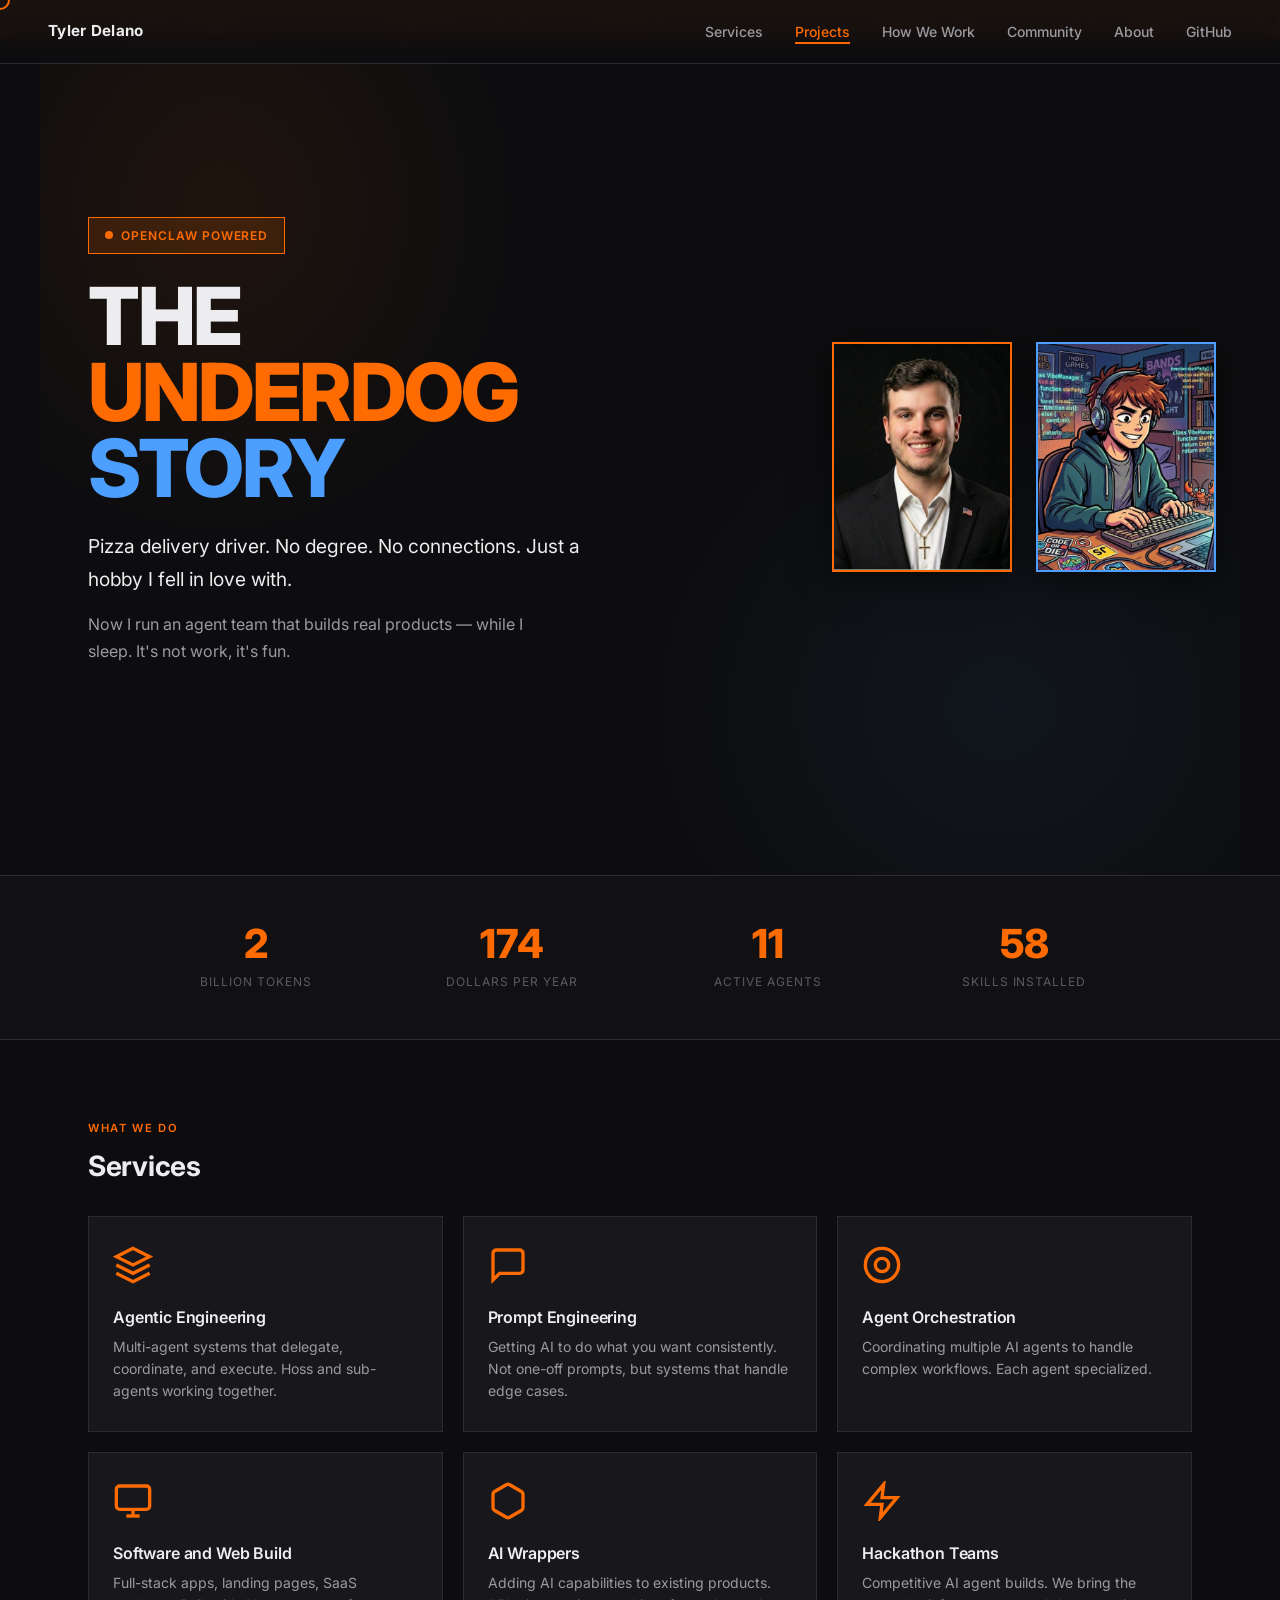
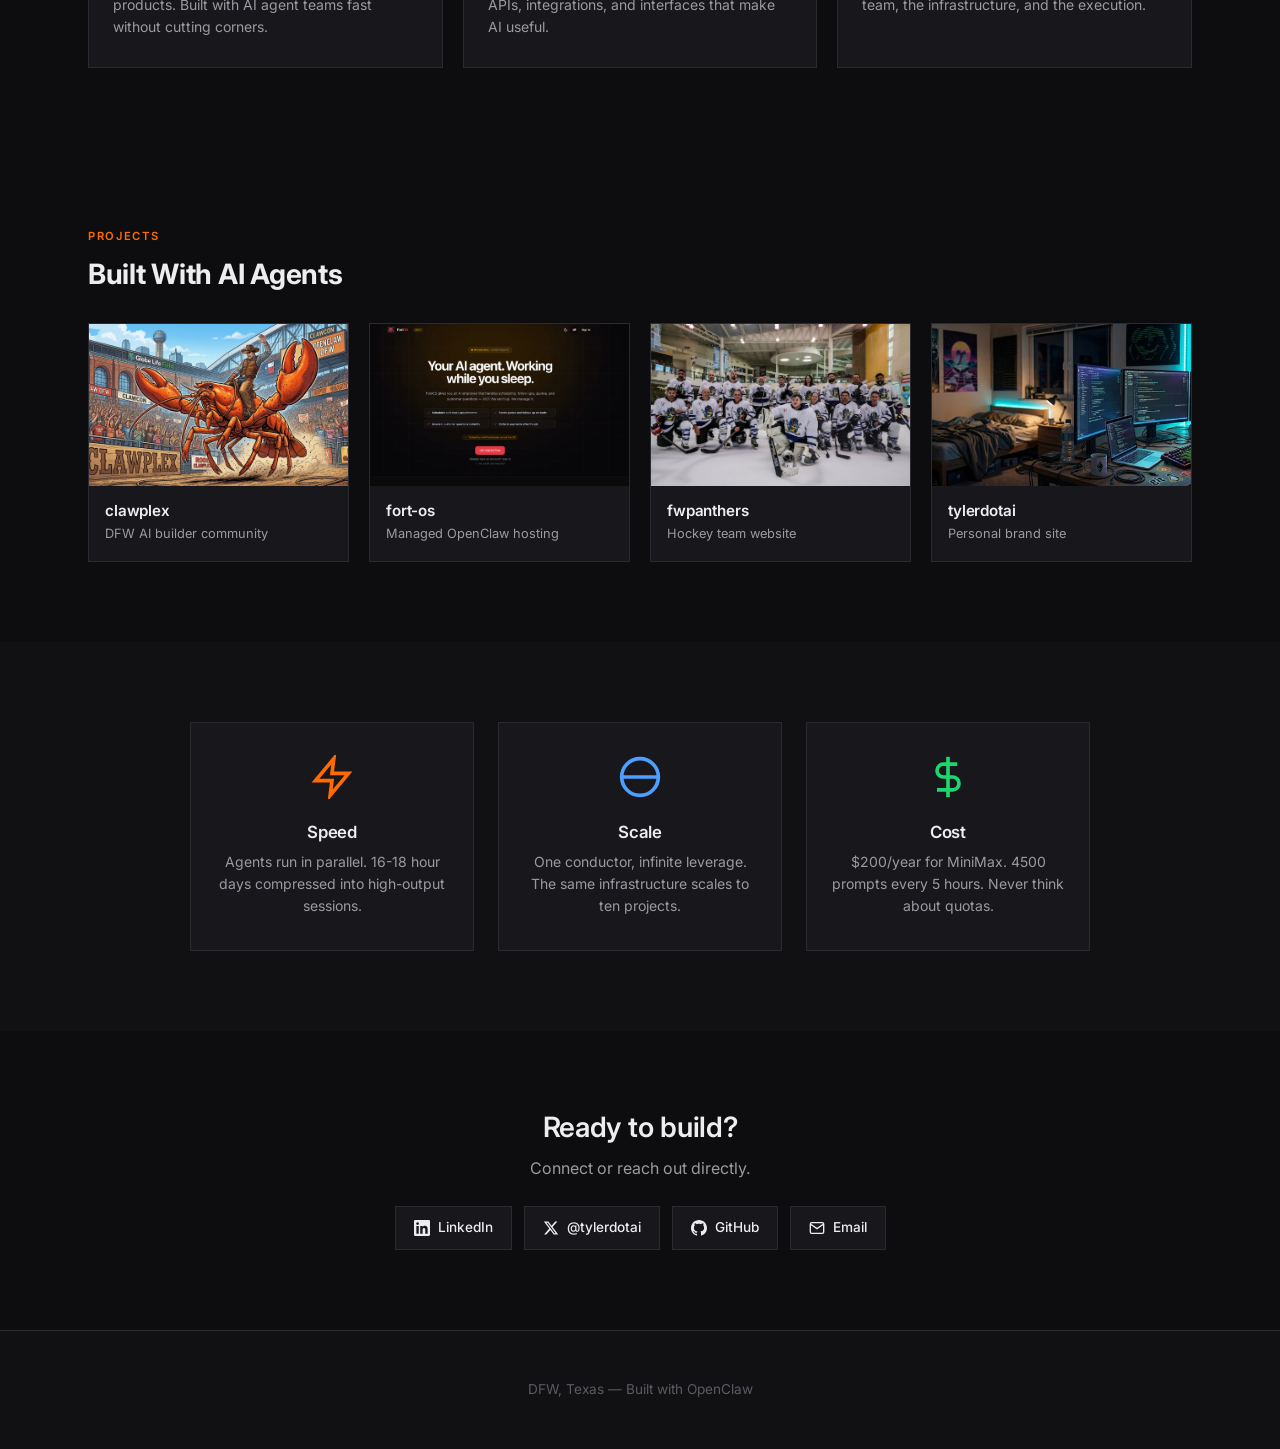
==== commit 5ee586db: "feat: hero photos bigger with gap, animated gradient orbs in background" ====
--- a/index.html
+++ b/index.html
@@ -24,10 +24,36 @@
     .hero-bg {
       position: absolute;
       inset: 0;
-      background: radial-gradient(circle at 20% 50%, rgba(255,107,0,0.08) 0%, transparent 50%);
-      animation: pulse-bg 8s ease-in-out infinite;
-    }
-    @keyframes pulse-bg { 0%, 100% { opacity: 1; } 50% { opacity: 0.6; } }
+      overflow: hidden;
+    }
+    .hero-bg::before {
+      content: '';
+      position: absolute;
+      top: -20%;
+      left: -10%;
+      width: 50%;
+      height: 80%;
+      background: radial-gradient(ellipse, rgba(255,107,0,0.08) 0%, transparent 70%);
+      animation: float-bg-1 12s ease-in-out infinite;
+    }
+    .hero-bg::after {
+      content: '';
+      position: absolute;
+      bottom: -20%;
+      right: -10%;
+      width: 60%;
+      height: 80%;
+      background: radial-gradient(ellipse, rgba(77,159,255,0.06) 0%, transparent 70%);
+      animation: float-bg-2 15s ease-in-out infinite;
+    }
+    @keyframes float-bg-1 { 
+      0%, 100% { transform: translate(0, 0) scale(1); } 
+      50% { transform: translate(5%, 3%) scale(1.1); } 
+    }
+    @keyframes float-bg-2 { 
+      0%, 100% { transform: translate(0, 0) scale(1); } 
+      50% { transform: translate(-3%, -5%) scale(1.05); } 
+    }
     .hero-content { position: relative; z-index: 2; }
     .hero-tag {
       display: inline-flex;
@@ -89,20 +115,24 @@
       opacity: 0;
     }
     @keyframes fadeInRight { from { opacity: 0; transform: translateX(30px); } to { opacity: 1; transform: translateX(0); } }
+    .hero-pics {
+      display: flex;
+      gap: 24px;
+      align-items: flex-end;
+    }
     .hero-pics img {
-      width: 140px;
-      height: 180px;
+      width: 180px;
+      height: 230px;
       object-fit: cover;
       border: 2px solid var(--border);
       box-shadow: var(--shadow-lg);
       animation: float 6s ease-in-out infinite;
     }
-    .hero-pics img:first-child { border-color: var(--accent); }
+    .hero-pics img:first-child { 
+      border-color: var(--accent); 
+      animation-delay: 0s;
+    }
     .hero-pics img:last-child {
-      position: absolute;
-      top: 30px;
-      left: 40px;
-      z-index: 1;
       border-color: var(--accent-cool);
       animation-delay: 0.3s;
     }
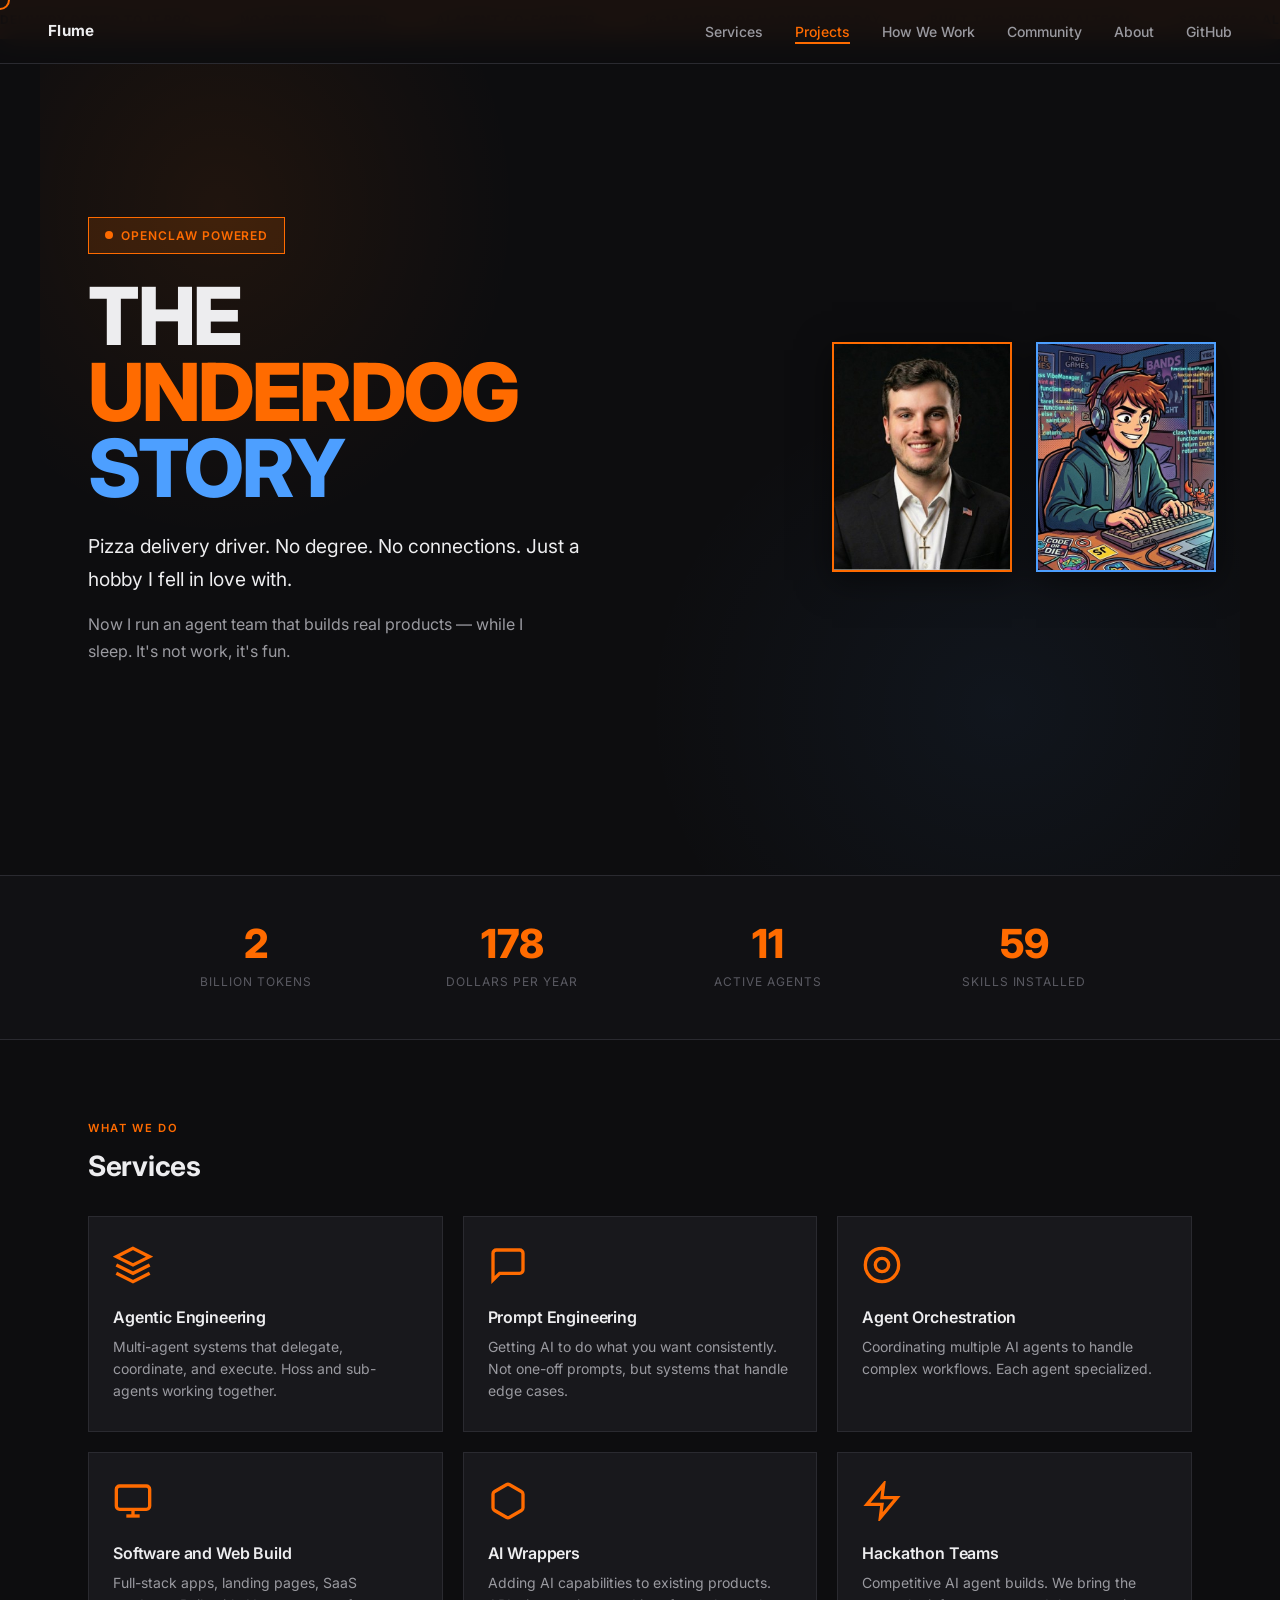
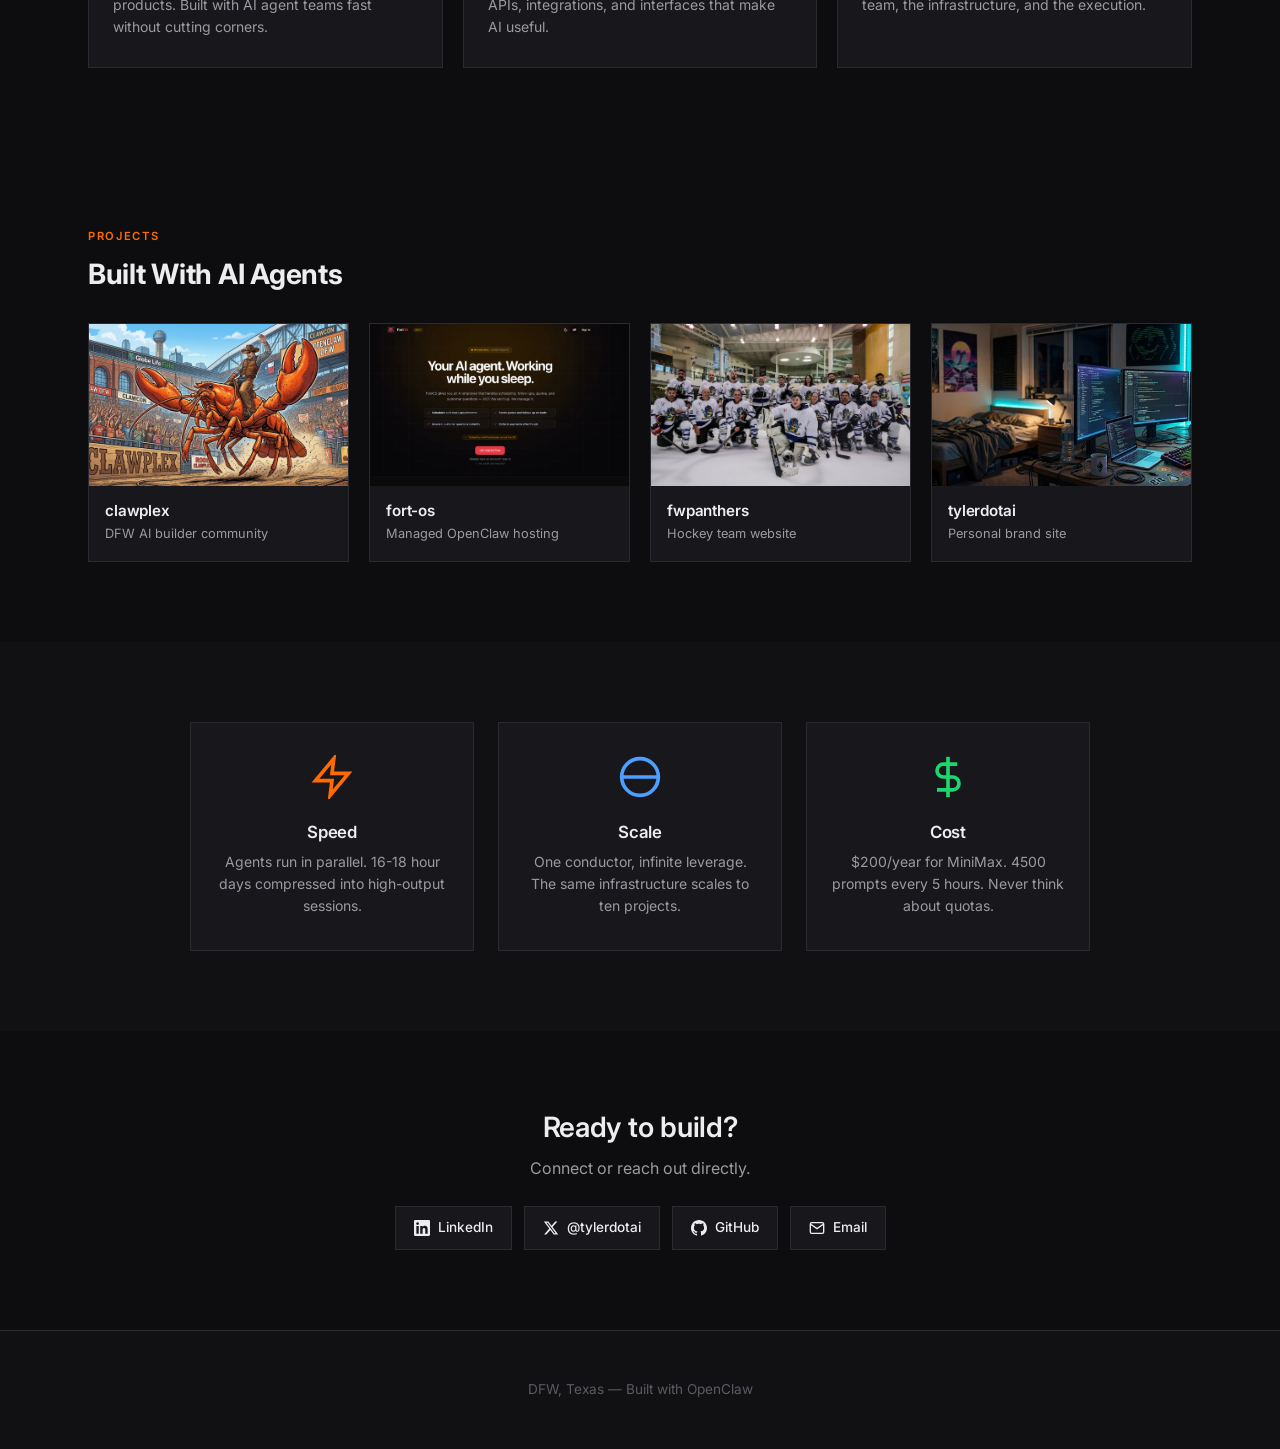
==== commit c8a94466: "feat: nav logo 'Tyler Delano' → 'Flume'" ====
--- a/index.html
+++ b/index.html
@@ -220,7 +220,7 @@
 <div class="scroll-progress" id="scrollProgress"></div>
 
 <nav>
-  <a href="/" class="nav-logo">Tyler Delano</a>
+  <a href="/" class="nav-logo">Flume</a>
   <div class="nav-toggle" id="navToggle">
     <span></span>
     <span></span>
